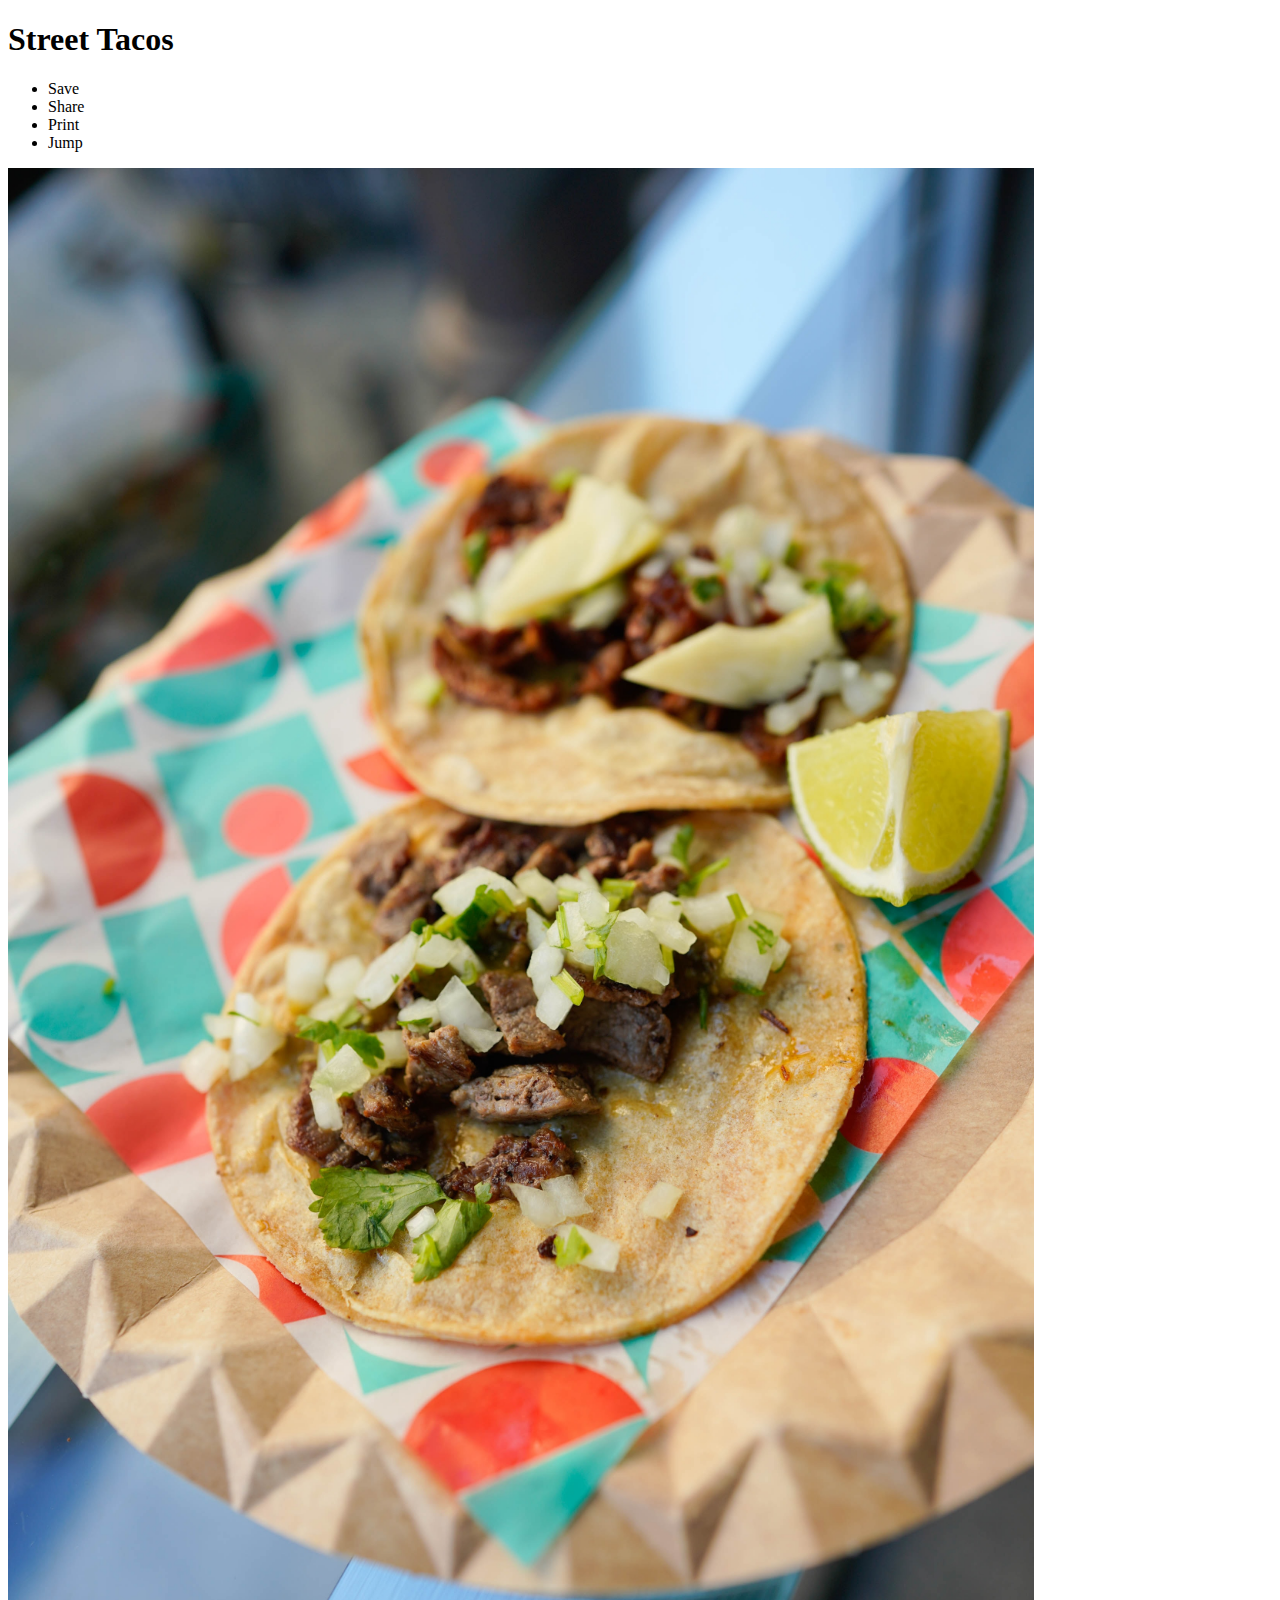
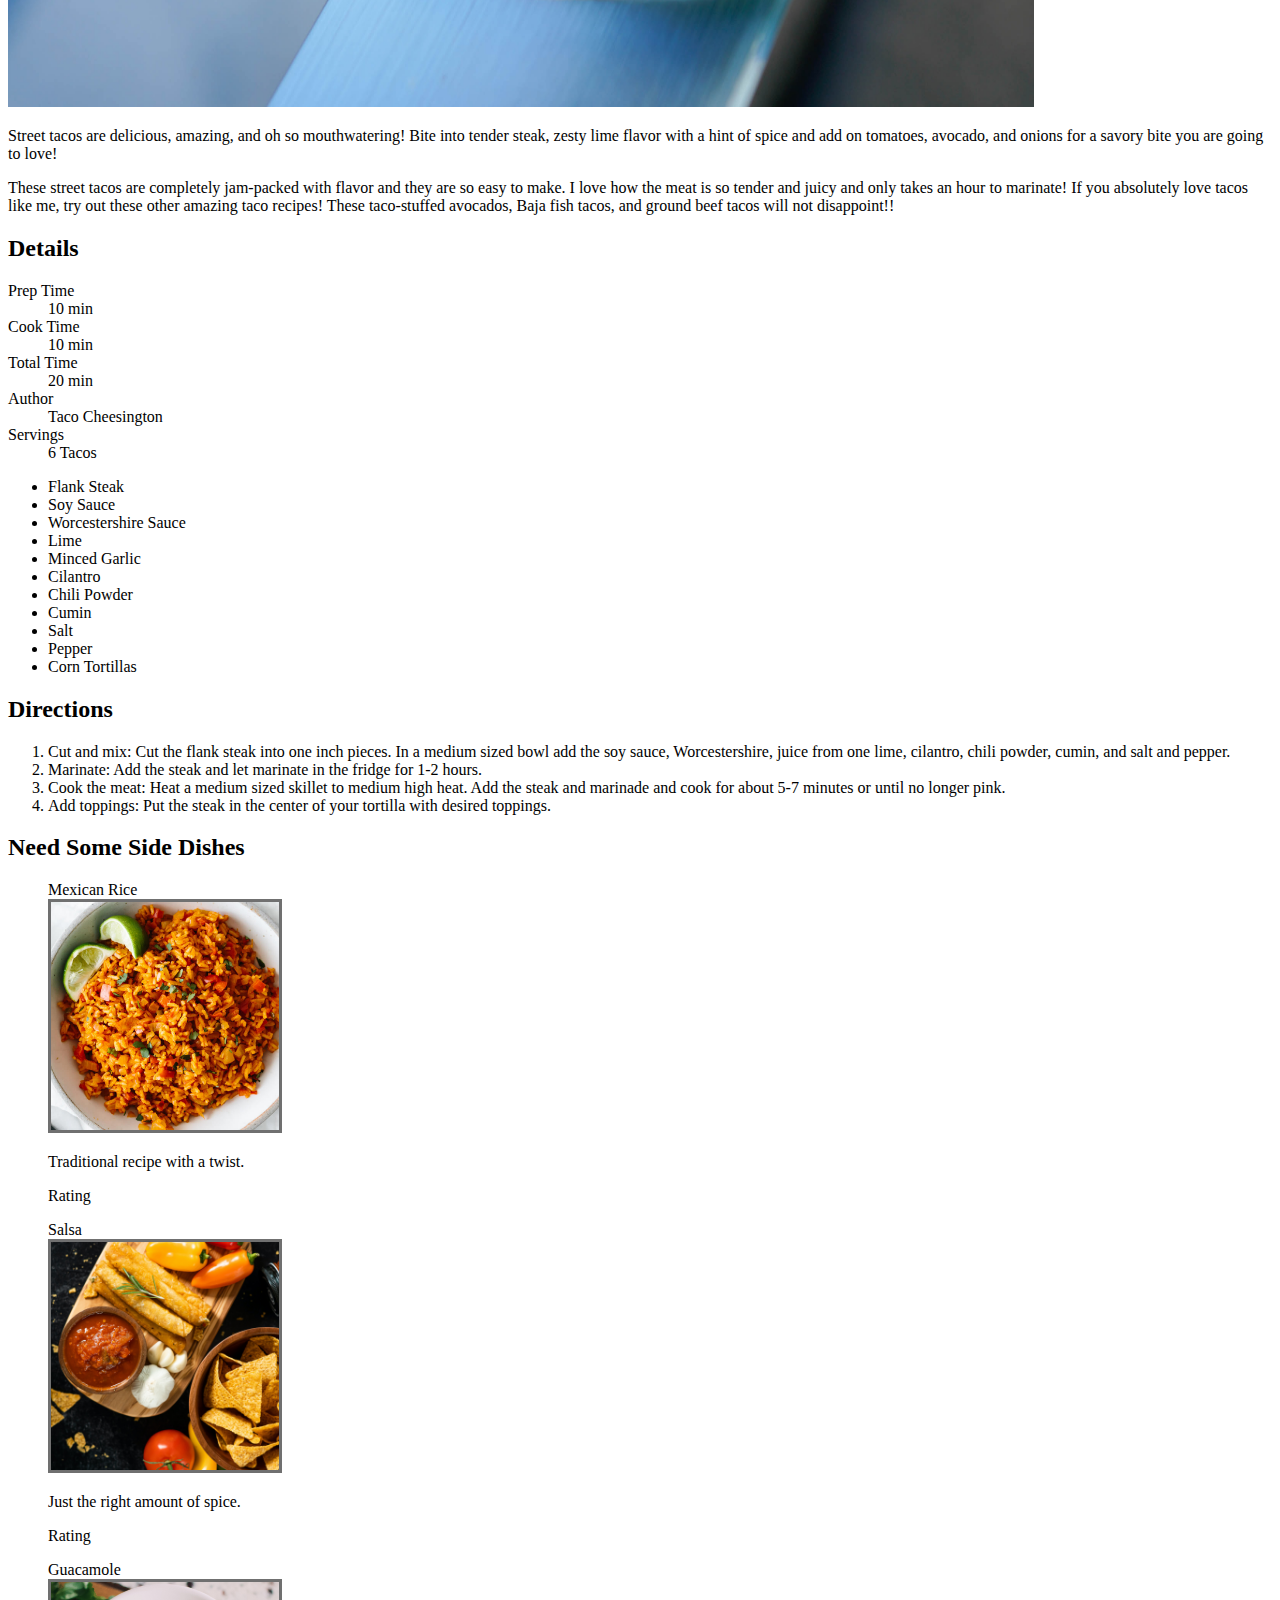
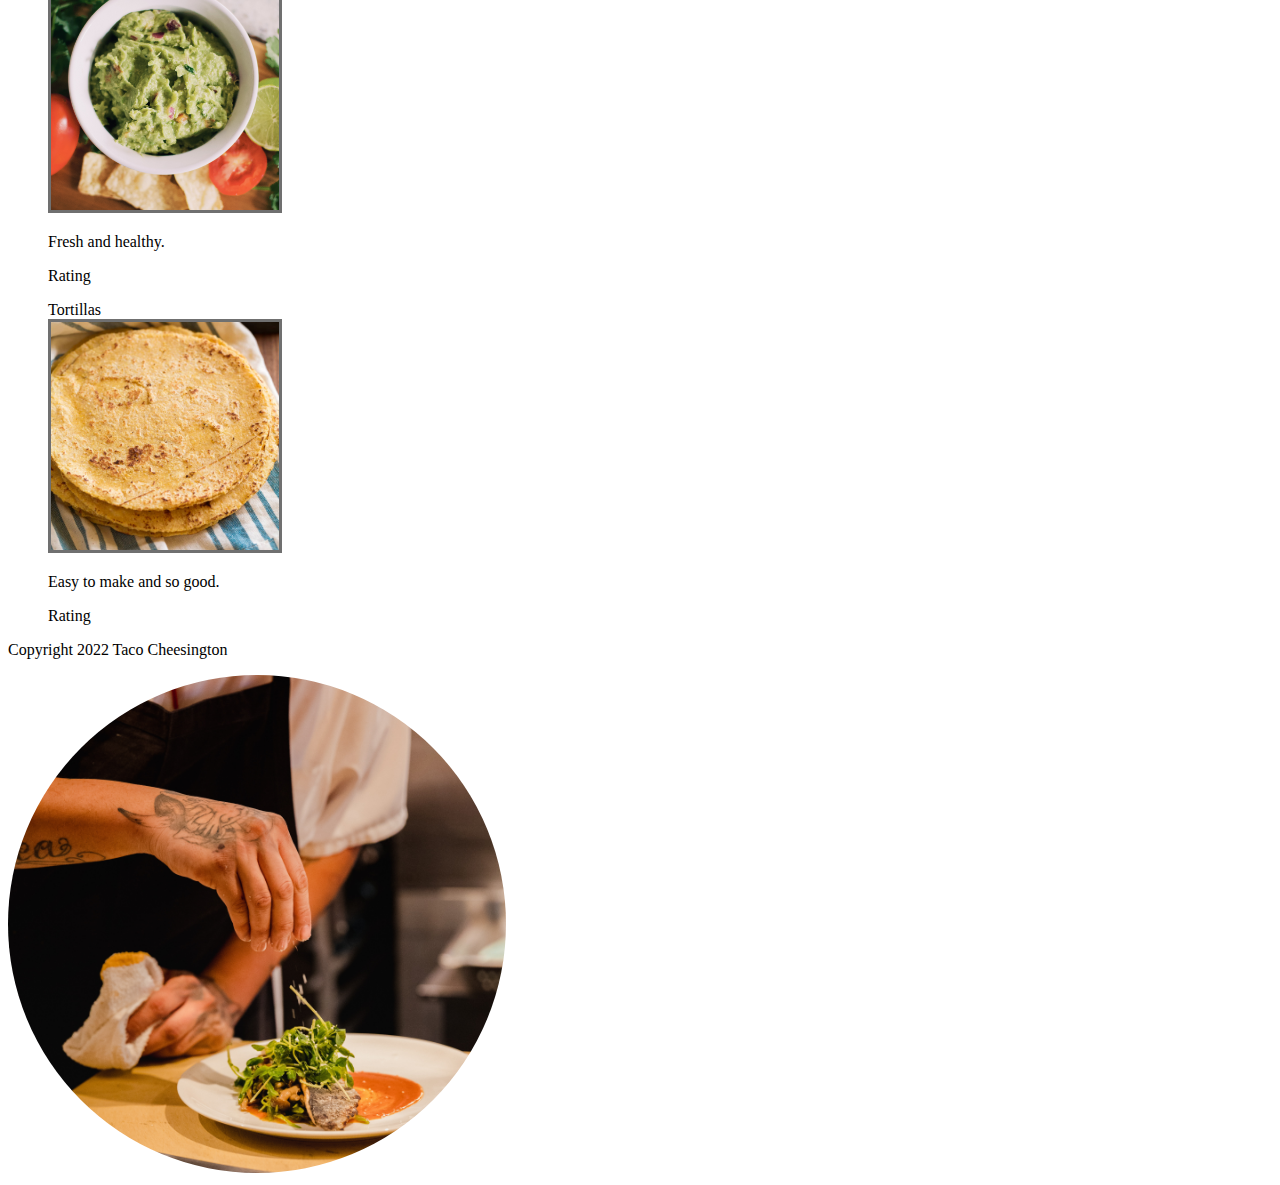
==== index.html @ 1c1b3824 "validated" ====
<!DOCTYPE html>
<html lang="en">
  <head>
    <meta charset="UTF-8" />
    <meta name="viewport" content="width=device-width, initial-scale=1.0" />
    <link rel="stylesheet" type="text/css" href="styles.css" />
    <title>Good Eats- Street Tacos</title>
  </head>
  <body>
    <header></header>
    <h1>Street Tacos</h1>
    <nav>
      <ul>
        <li>Save</li>
        <li>Share</li>
        <li>Print</li>
        <li>Jump</li>
      </ul>
    </nav>
    <main>
      <img src="images/street-tacos.png" alt="two street tacos being shown" />
      <section id="first">
        <p>
          Street tacos are delicious, amazing, and oh so mouthwatering! Bite
          into tender steak, zesty lime flavor with a hint of spice and add on
          tomatoes, avocado, and onions for a savory bite you are going to love!
        </p>
        <p>
          These street tacos are completely jam-packed with flavor and they are
          so easy to make. I love how the meat is so tender and juicy and only
          takes an hour to marinate! If you absolutely love tacos like me, try
          out these other amazing taco recipes! These taco-stuffed avocados,
          Baja fish tacos, and ground beef tacos will not disappoint!!
        </p>
      </section>
      <section id="details">
        <h2>Details</h2>
        <dl>
          <dt>Prep Time</dt>
          <dd>10 min</dd>
          <dt>Cook Time</dt>
          <dd>10 min</dd>
          <dt>Total Time</dt>
          <dd>20 min</dd>
          <dt>Author</dt>
          <dd>Taco Cheesington</dd>
          <dt>Servings</dt>
          <dd>6 Tacos</dd>
        </dl>
      </section>
      <section id="ingredients">
        <ul>
          <li>Flank Steak</li>
          <li>Soy Sauce</li>
          <li>Worcestershire Sauce</li>
          <li>Lime</li>
          <li>Minced Garlic</li>
          <li>Cilantro</li>
          <li>Chili Powder</li>
          <li>Cumin</li>
          <li>Salt</li>
          <li>Pepper</li>
          <li>Corn Tortillas</li>
        </ul>
      </section>
      <section id="directions">
        <h2>Directions</h2>
        <ol>
          <li>
            Cut and mix: Cut the flank steak into one inch pieces. In a medium
            sized bowl add the soy sauce, Worcestershire, juice from one lime,
            cilantro, chili powder, cumin, and salt and pepper.
          </li>
          <li>
            Marinate: Add the steak and let marinate in the fridge for 1-2
            hours.
          </li>
          <li>
            Cook the meat: Heat a medium sized skillet to medium high heat. Add
            the steak and marinade and cook for about 5-7 minutes or until no
            longer pink.
          </li>
          <li>
            Add toppings: Put the steak in the center of your tortilla with
            desired toppings.
          </li>
        </ol>
      </section>
      <section id="sDishes">
        <h2>Need Some Side Dishes</h2>
        <figure>
          <figcaption>Mexican Rice</figcaption>
          <img src="images/mexican-rice.png" alt="close up of mexican rice" />
          <p>Traditional recipe with a twist.</p>
          <dl>
            <dt>Rating</dt>
            <dd></dd>
          </dl>
        </figure>
        <figure>
          <figcaption>Salsa</figcaption>
          <img src="images/salsa.png" alt="salsa with chips combo" />
          <p>Just the right amount of spice.</p>
          <dl>
            <dt>Rating</dt>
            <dd></dd>
          </dl>
        </figure>
        <figure>
          <figcaption>Guacamole</figcaption>
          <img src="images/guacamole.png" alt="guacamole serving size" />
          <p>Fresh and healthy.</p>
          <dl>
            <dt>Rating</dt>
            <dd></dd>
          </dl>
        </figure>
        <figure>
          <figcaption>Tortillas</figcaption>
          <img src="images/tortillas.png" alt="stack of tortillas" />
          <p>Easy to make and so good.</p>
          <dl>
            <dt>Rating</dt>
            <dd></dd>
          </dl>
        </figure>
      </section>
    </main>
    <footer>
      <p>Copyright 2022 Taco Cheesington</p>
      <img src="images/taco-cheesington.png" alt="chef finishing dish" />
    </footer>
  </body>
</html>
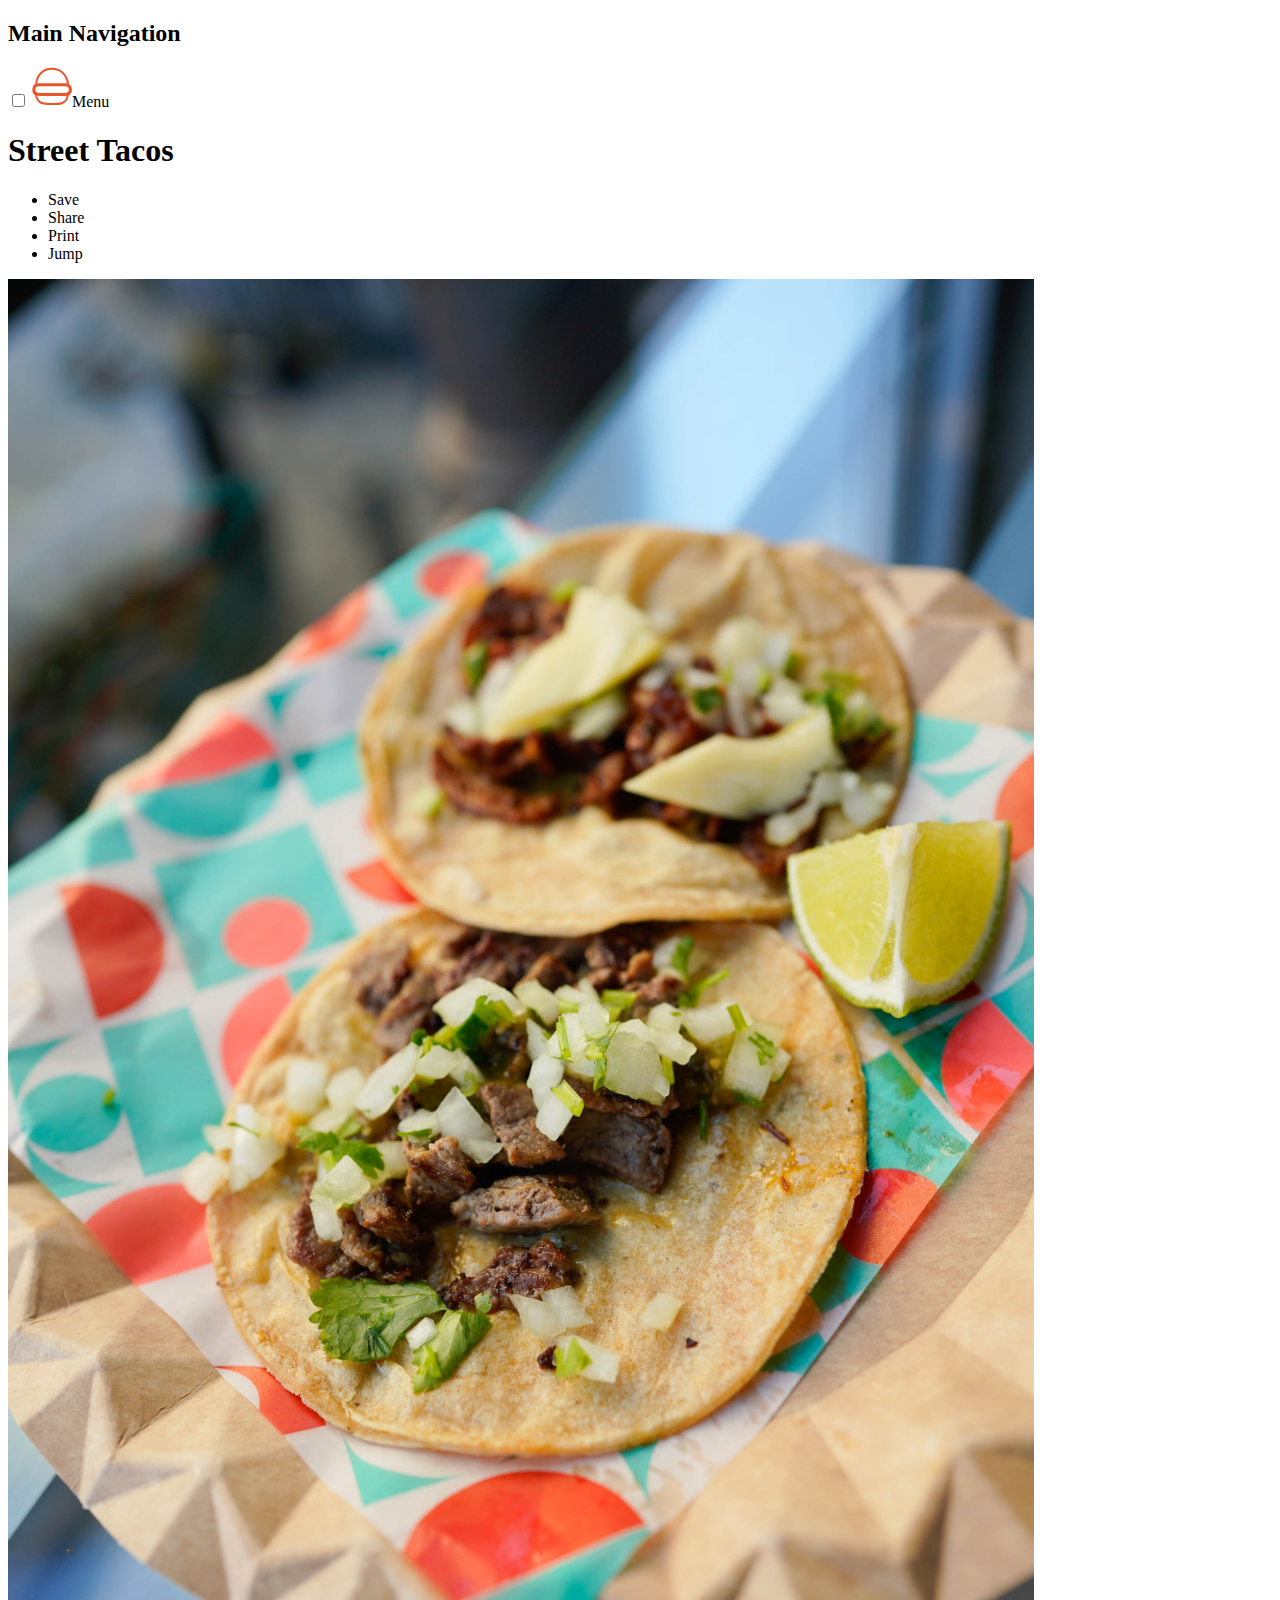
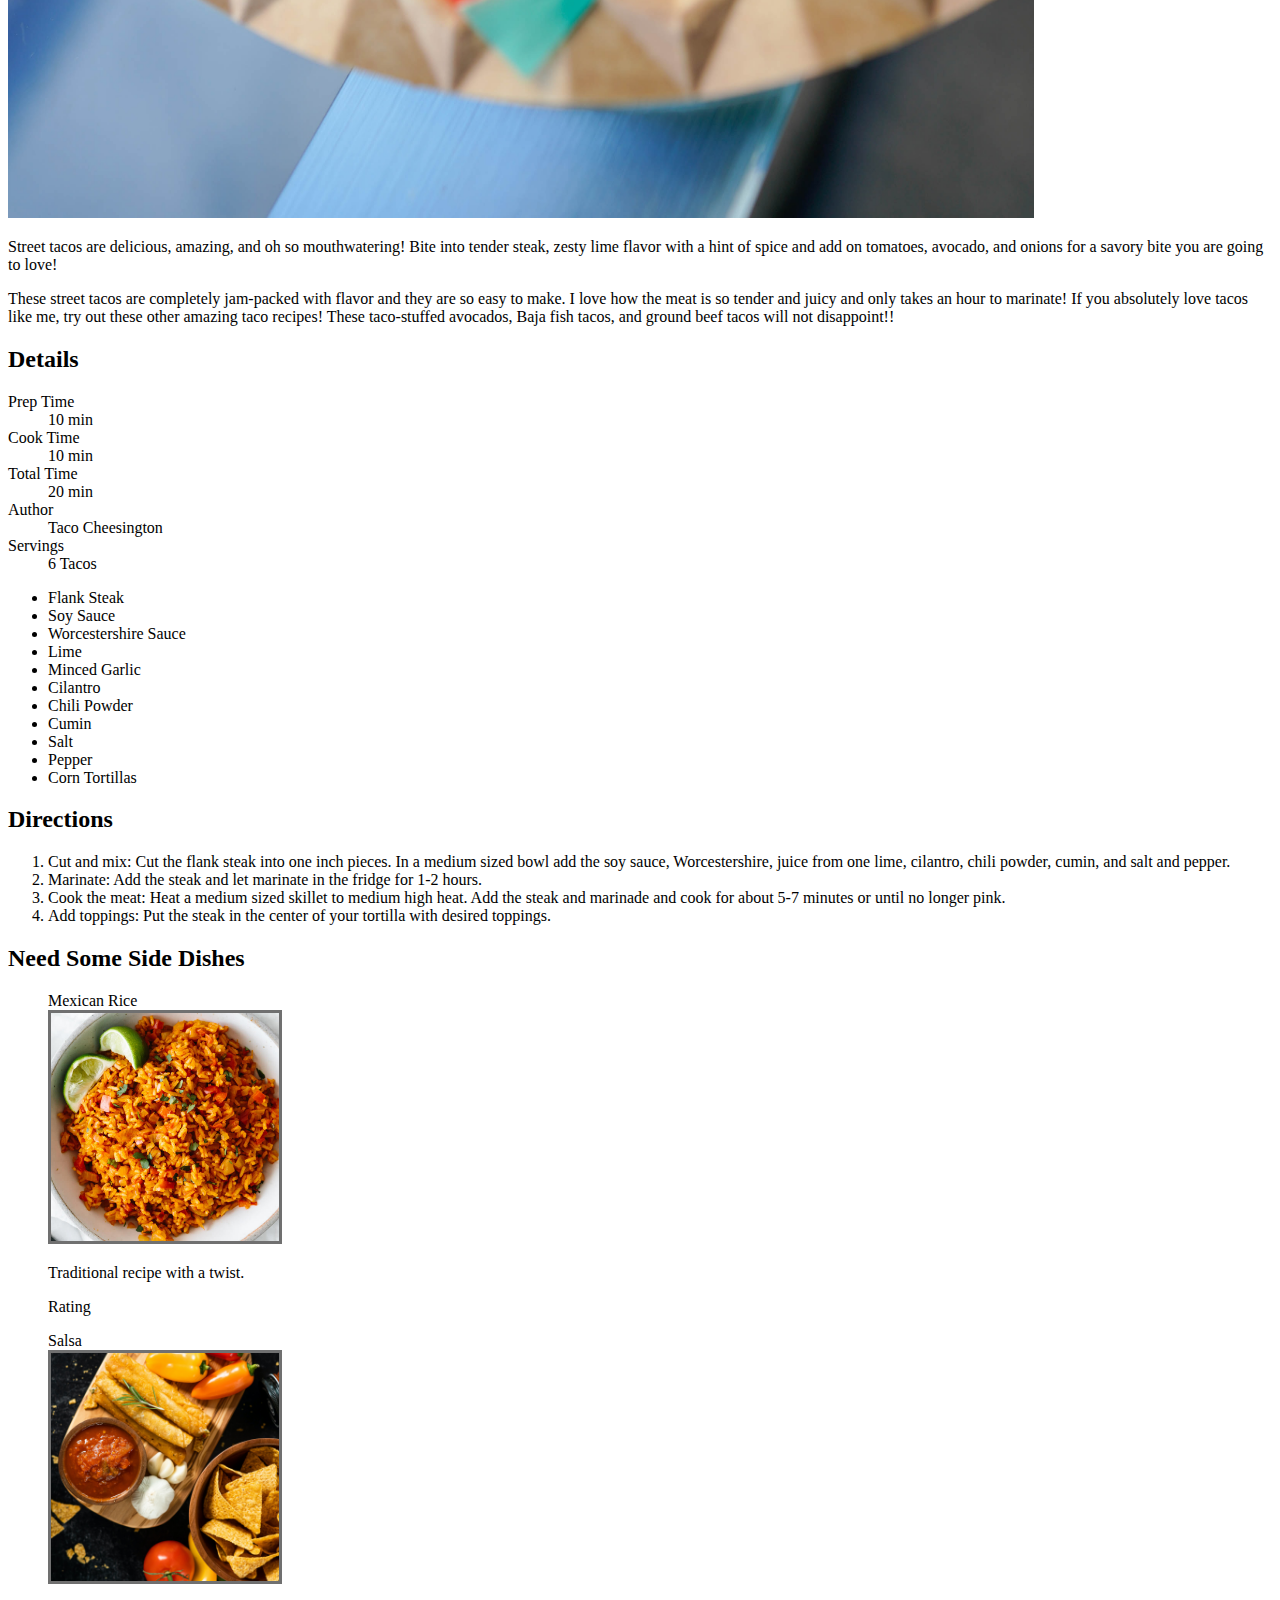
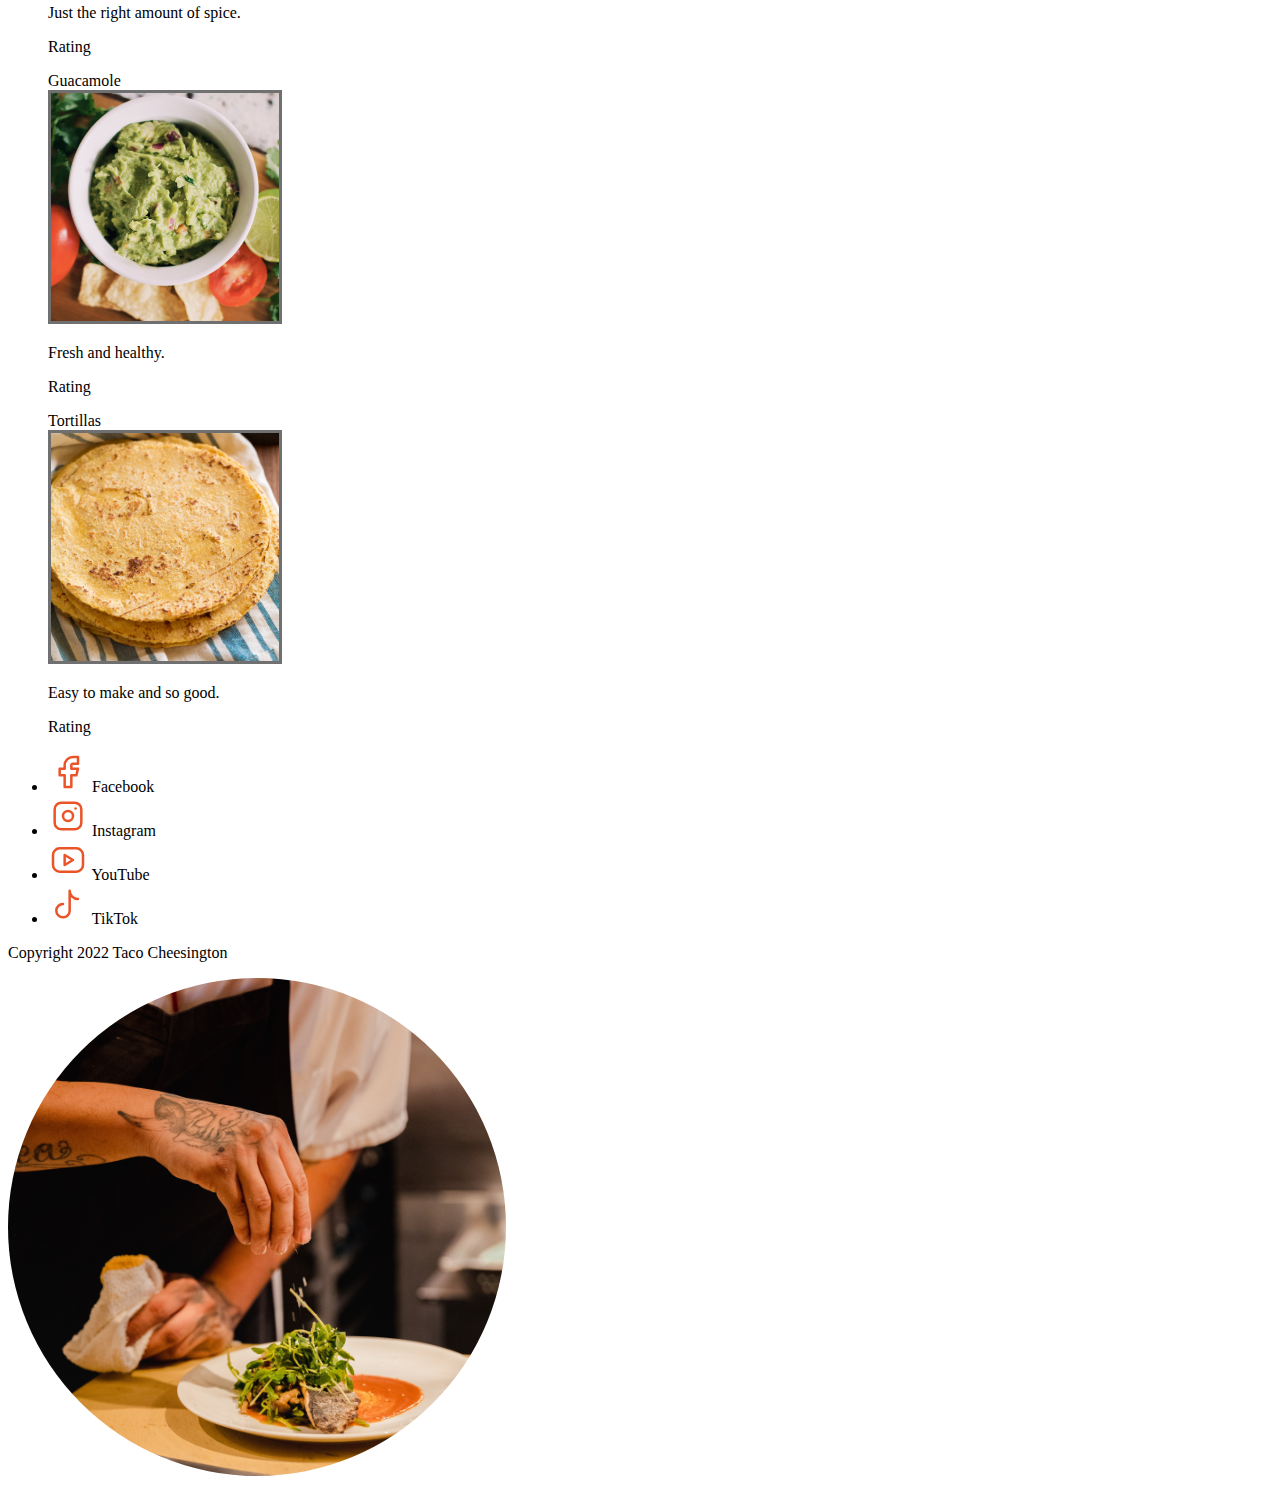
==== commit 91be2fe8: "footer links" ====
--- a/index.html
+++ b/index.html
@@ -7,7 +7,51 @@
     <title>Good Eats- Street Tacos</title>
   </head>
   <body>
-    <header></header>
+    <header>
+      <nav>
+        <h2>Main Navigation</h2>
+        <input type="checkbox" id="dropdown" />
+        <label for="dropdown"
+          ><span
+            ><svg
+              xmlns="http://www.w3.org/2000/svg"
+              width="40"
+              height="40"
+              style="enable-background: new 0 0 40 40"
+              xml:space="preserve"
+            >
+              <path
+                d="M36 17.6c.1 1.8.1 3.6.1 5.4.1 2.7 0 5.5-.9 8-.5 1.4-1.3 2.6-2.4 3.6-3.3 2.7-6 2.4-12.6 2.4-4.6 0-9.2.2-12.2-1.9-2.5-1.8-3.6-4.2-3.8-7.1-.2-3.6.1-7.2.1-10.8 0-2.6.6-5.1 1.9-7.4 2.5-4.5 7.3-7.5 12.4-8 .4-.1.9-.1 1.4-.1 5.2 0 10.1 2.6 13 6.8 1 1.5 1.8 3.1 2.3 4.9.4 1.3.6 2.7.7 4.2z"
+                style="
+                  fill: none;
+                  stroke: #eb5428;
+                  stroke-width: 2;
+                  stroke-miterlimit: 10;
+                "
+              />
+              <path
+                d="M36.1 22.6c0 .5-.1 1-.5 1.4-.5.7-1.4 1.2-2.6 1.3-2.8.2-5.8.1-8.6.1h-12c-1.3 0-2.6 0-3.8-.1-1.1 0-2.4 0-3.3-.6-.8-.6-1.2-1.4-1.2-2.2 0-.9.3-1.8 1.5-2.3.9-.4 2-.5 3.1-.5 1.4 0 2.8-.1 4.3-.1h14.5c1.2 0 2.3 0 3.5.1 1.7.1 3.3-.1 4.4 1 .3.6.7 1.3.7 1.9z"
+                style="
+                  fill: none;
+                  stroke: #fff;
+                  stroke-width: 2.0832;
+                  stroke-miterlimit: 10;
+                "
+              />
+              <path
+                d="M38.5 22.6c0 .9-.2 1.7-.5 2.5-.6 1.3-1.7 2.1-3 2.2-3.3.3-6.7.2-9.9.2H11.2c-1.5 0-3-.1-4.4-.1-1.3-.1-2.8 0-3.8-1-.9-1-1.3-2.5-1.3-3.8 0-1.6.3-3.1 1.7-4 1-.7 2.3-.8 3.5-.8 1.6-.1 3.3-.1 4.9-.1H28.5c1.3 0 2.7 0 4 .1 2 .1 3.8-.1 5.1 1.7.5.9.9 2 .9 3.1z"
+                style="
+                  fill: none;
+                  stroke: #eb5428;
+                  stroke-width: 2.9408;
+                  stroke-miterlimit: 10;
+                "
+              /></svg
+            >Menu</span
+          ></label
+        >
+      </nav>
+    </header>
     <h1>Street Tacos</h1>
     <nav>
       <ul>
@@ -127,6 +171,87 @@
       </section>
     </main>
     <footer>
+      <div id="social">
+        <ul>
+          <li>
+            <svg
+              xmlns="http://www.w3.org/2000/svg"
+              class="icon icon-tabler icon-tabler-brand-facebook"
+              width="40"
+              height="40"
+              viewBox="0 0 24 24"
+              stroke-width="1.5"
+              stroke="#EB5428"
+              fill="none"
+              stroke-linecap="round"
+              stroke-linejoin="round"
+            >
+              <path stroke="none" d="M0 0h24v24H0z" fill="none" />
+              <path
+                d="M7 10v4h3v7h4v-7h3l1 -4h-4v-2a1 1 0 0 1 1 -1h3v-4h-3a5 5 0 0 0 -5 5v2h-3"
+              />
+            </svg>
+            <a>Facebook</a>
+          </li>
+          <li>
+            <svg
+              xmlns="http://www.w3.org/2000/svg"
+              class="icon icon-tabler icon-tabler-brand-instagram"
+              width="40"
+              height="40"
+              viewBox="0 0 24 24"
+              stroke-width="1.5"
+              stroke="#EB5428"
+              fill="none"
+              stroke-linecap="round"
+              stroke-linejoin="round"
+            >
+              <path stroke="none" d="M0 0h24v24H0z" fill="none" />
+              <rect x="4" y="4" width="16" height="16" rx="4" />
+              <circle cx="12" cy="12" r="3" />
+              <line x1="16.5" y1="7.5" x2="16.5" y2="7.501" />
+            </svg>
+            <a>Instagram</a>
+          </li>
+          <li>
+            <svg
+              xmlns="http://www.w3.org/2000/svg"
+              class="icon icon-tabler icon-tabler-brand-youtube"
+              width="40"
+              height="40"
+              viewBox="0 0 24 24"
+              stroke-width="1.5"
+              stroke="#EB5428"
+              fill="none"
+              stroke-linecap="round"
+              stroke-linejoin="round"
+            >
+              <path stroke="none" d="M0 0h24v24H0z" fill="none" />
+              <rect x="3" y="5" width="18" height="14" rx="4" />
+              <path d="M10 9l5 3l-5 3z" />
+            </svg>
+            <a>YouTube</a>
+          </li>
+          <li>
+            <svg
+              xmlns="http://www.w3.org/2000/svg"
+              class="icon icon-tabler icon-tabler-brand-tiktok"
+              width="40"
+              height="40"
+              viewBox="0 0 24 24"
+              stroke-width="1.5"
+              stroke="#EB5428"
+              fill="none"
+              stroke-linecap="round"
+              stroke-linejoin="round"
+            >
+              <path stroke="none" d="M0 0h24v24H0z" fill="none" />
+              <path d="M9 12a4 4 0 1 0 4 4v-12a5 5 0 0 0 5 5" />
+            </svg>
+            <a>TikTok</a>
+          </li>
+        </ul>
+      </div>
       <p>Copyright 2022 Taco Cheesington</p>
       <img src="images/taco-cheesington.png" alt="chef finishing dish" />
     </footer>
--- a/styles.css
+++ b/styles.css
@@ -0,0 +1,62 @@
+/* nav {
+  grid-area: ;
+  min-width: 414px;
+  background-color: #ffffff;
+  box-shadow: 0px 3px 3px #bbb;
+  position: fixed;
+  top: 0;
+  z-index: 5;
+}
+nav ul {
+  grid-area: ;
+  padding: 0;
+  overflow: hidden;
+  list-style: none;
+  max-height: 0;
+}
+nav li img {
+  display: none;
+}
+nav li a {
+  display: block;
+  padding: 20px;
+  text-decoration: none;
+}
+nav label {
+  cursor: pointer;
+  display: inline-block;
+  position: relative;
+  user-select: none;
+  bottom: ____;
+  left: _____;
+}
+label span {
+  background-color: #ffffff;
+  display: block;
+  height: 2px;
+  position: relative;
+  transition: background-color 0.2s ease-out;
+  width: 18px;
+}
+nav span {
+  display: _____;
+  position: ______;
+}
+nav label svg {
+  display: _____;
+}
+label span:before,
+label span:after {
+  background: #ffffff;
+  content: "";
+  display: block;
+  height: 100%;
+  position: absolute;
+  width: 100%;
+}
+nav input {
+  display: none;
+}
+nav input:checked ~ ul {
+  max-height: 550px;
+} */
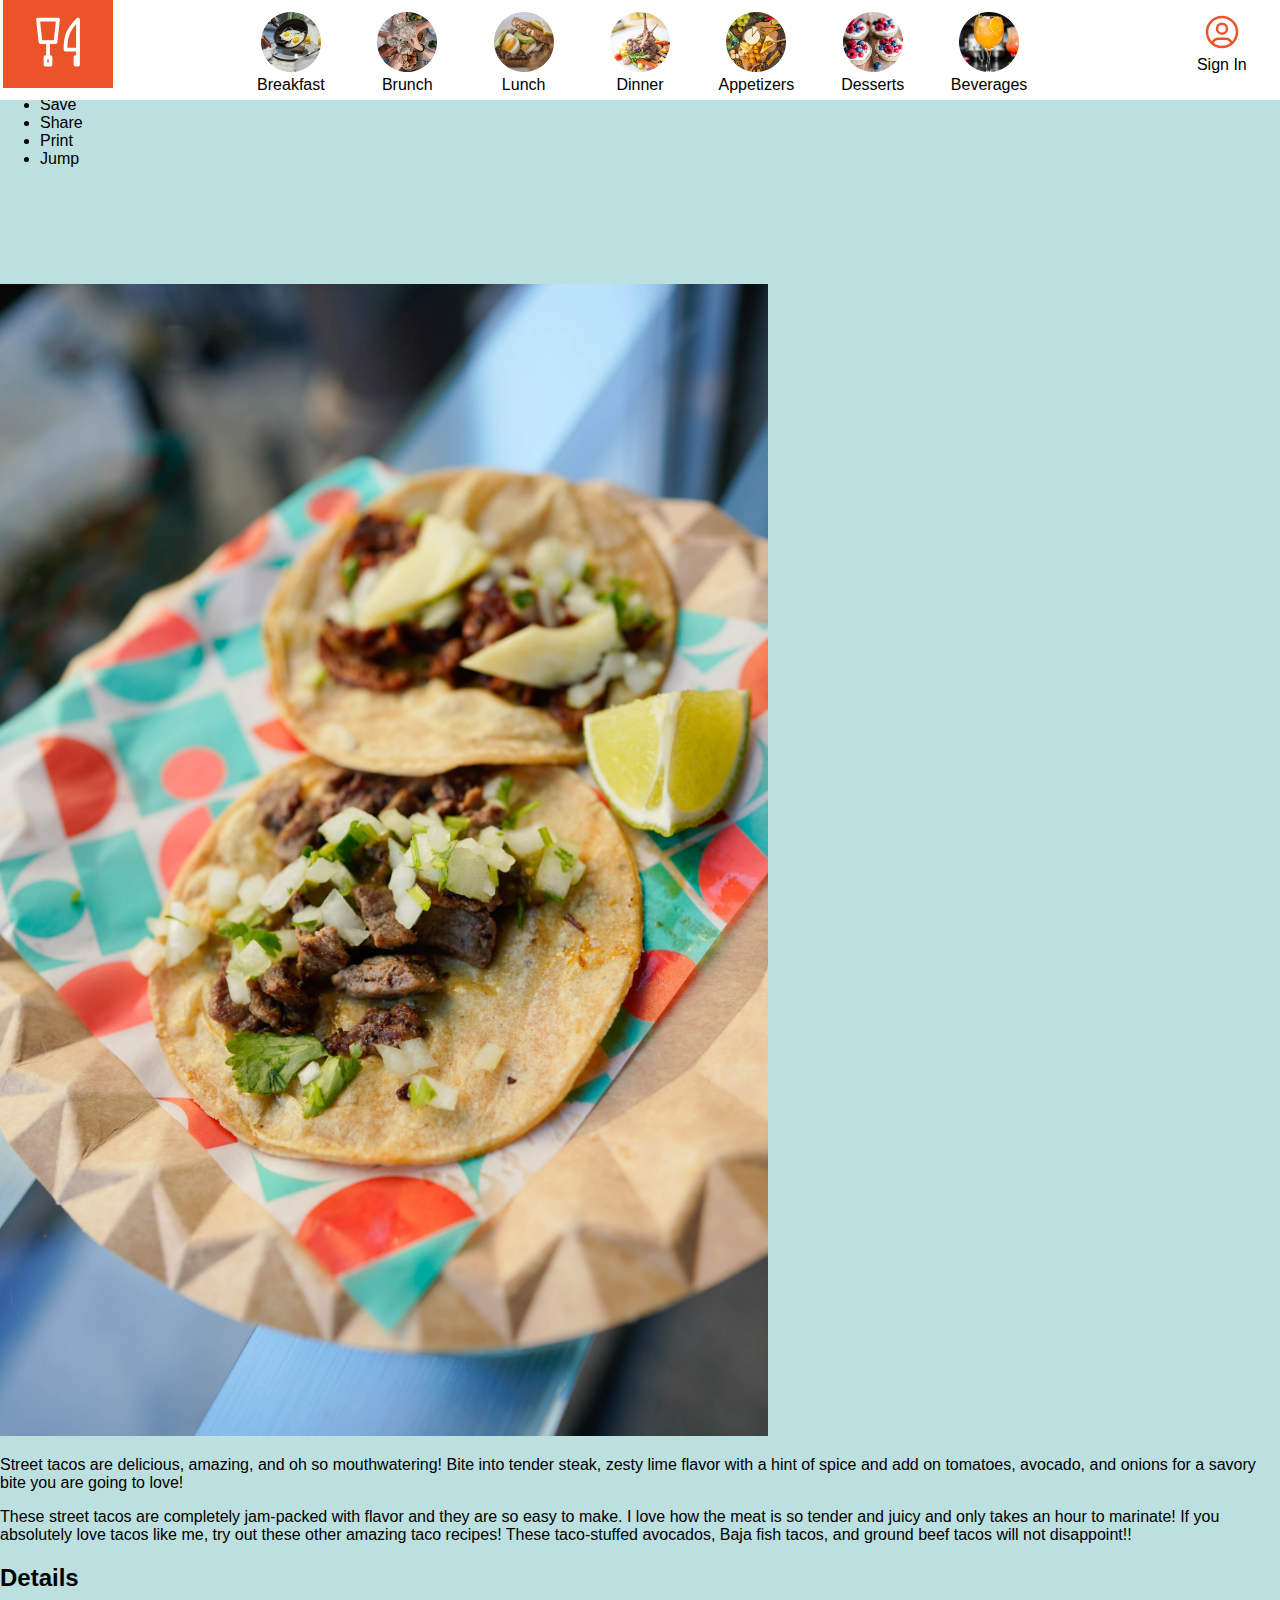
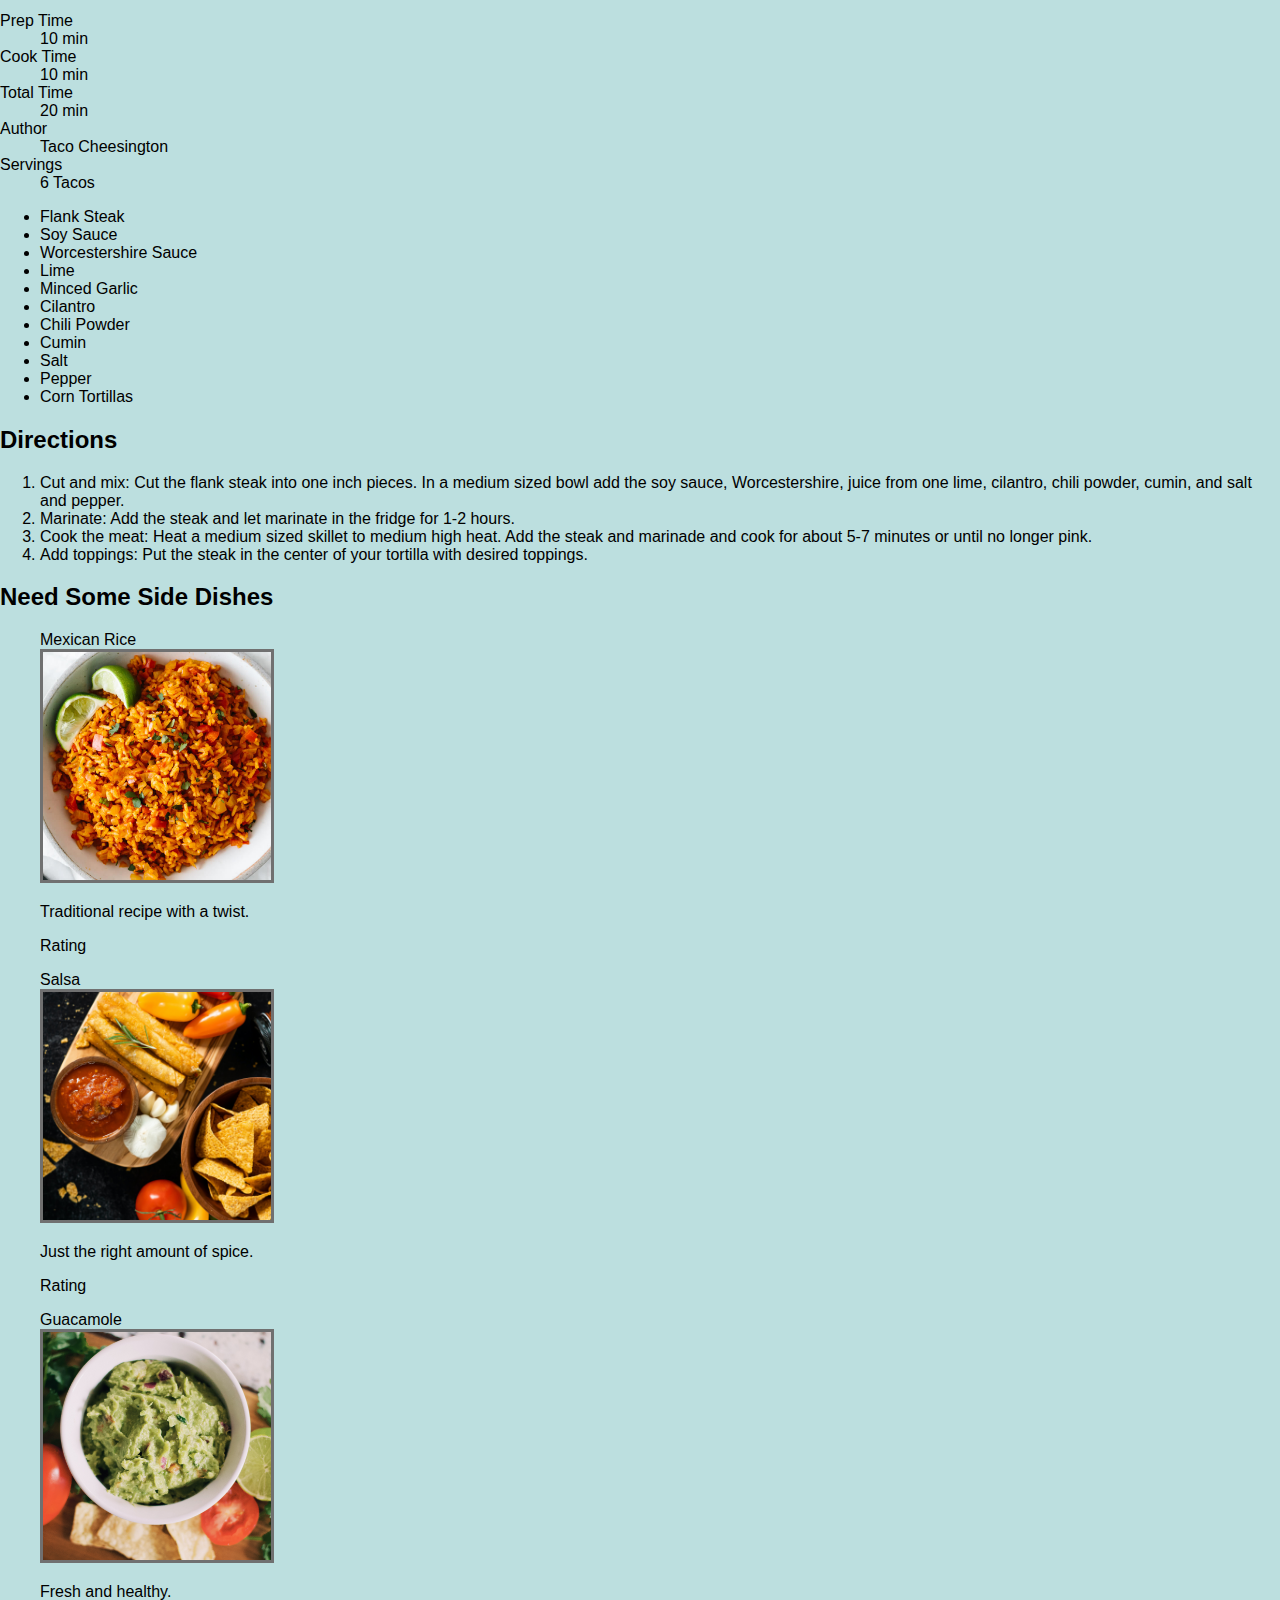
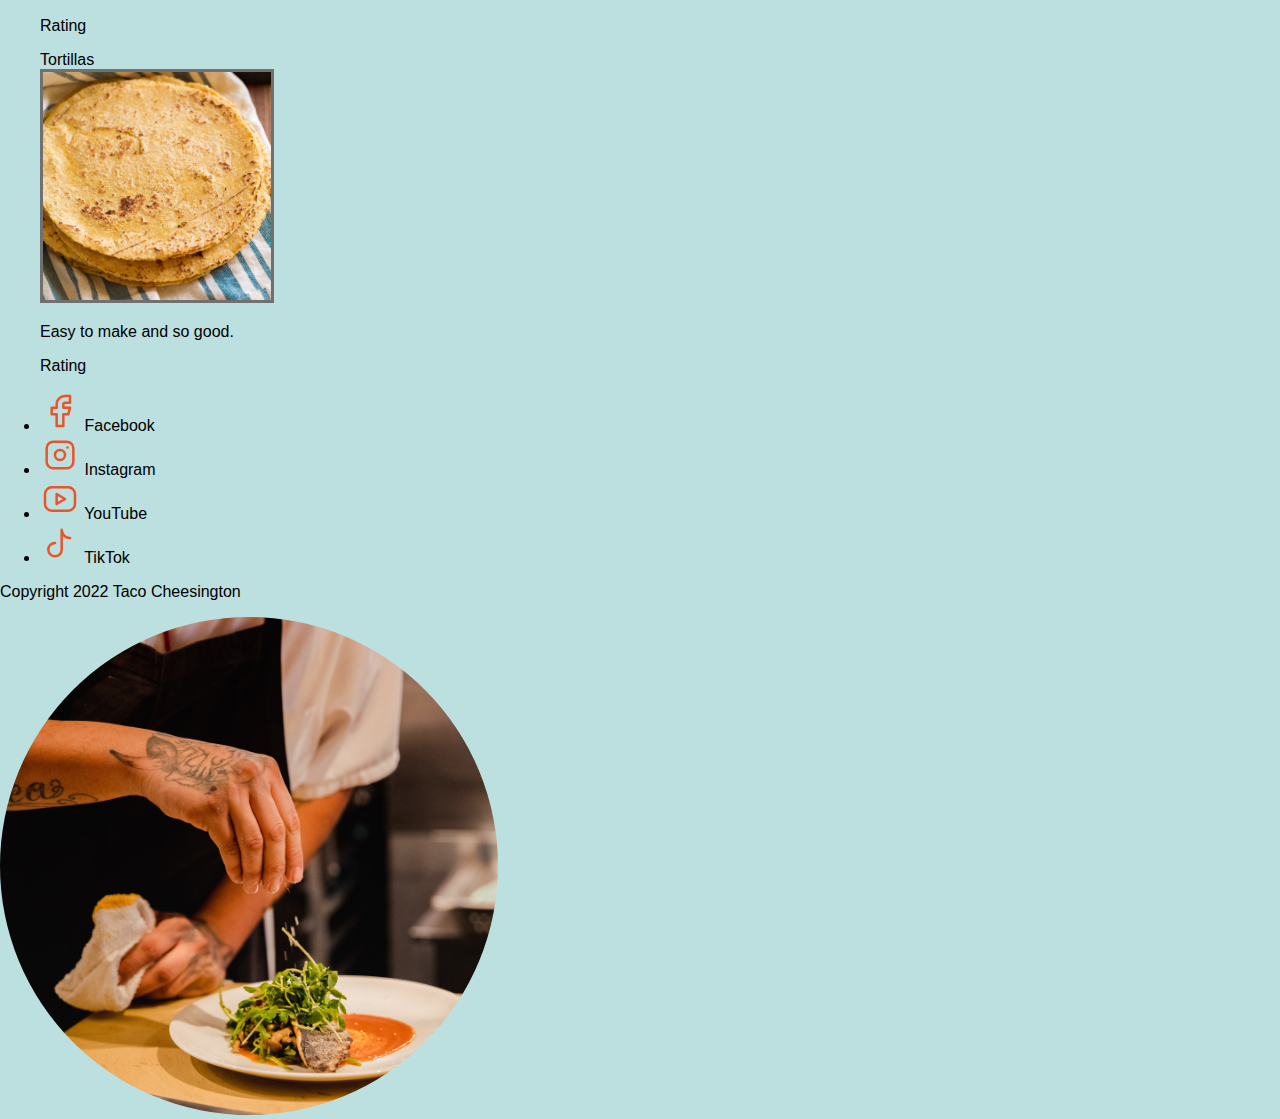
==== commit 37df6516: "responsive top nav" ====
--- a/index.html
+++ b/index.html
@@ -9,11 +9,11 @@
   <body>
     <header>
       <nav>
-        <h2>Main Navigation</h2>
         <input type="checkbox" id="dropdown" />
-        <label for="dropdown"
-          ><span
-            ><svg
+        <label id="burger" for="dropdown"></label>
+        <ul>
+          <li>
+            <svg
               xmlns="http://www.w3.org/2000/svg"
               width="40"
               height="40"
@@ -46,20 +46,93 @@
                   stroke-width: 2.9408;
                   stroke-miterlimit: 10;
                 "
-              /></svg
-            >Menu</span
-          ></label
-        >
+              />
+            </svg>
+            <br /><a>Menu</a>
+          </li>
+          <li>
+            <svg
+              xmlns="http://www.w3.org/2000/svg"
+              class="icon icon-tabler icon-tabler-tools-kitchen"
+              width="60"
+              height="60"
+              viewBox="0 0 24 24"
+              stroke-width="1.5"
+              stroke="#ffffff"
+              fill="none"
+              stroke-linecap="round"
+              stroke-linejoin="round"
+            >
+              <path stroke="none" d="M0 0h24v24H0z" fill="none" />
+              <path d="M4 3h8l-1 9h-6z" />
+              <path d="M7 18h2v3h-2z" />
+              <path d="M20 3v12h-5c-.023 -3.681 .184 -7.406 5 -12z" />
+              <path d="M20 15v6h-1v-3" />
+              <line x1="8" y1="12" x2="8" y2="18" />
+            </svg>
+          </li>
+          <li>
+            <img src="images/breakfast.png" alt="breakfast eggs" /><br /><a
+              >Breakfast</a
+            >
+          </li>
+          <li>
+            <img src="images/brunch.png" alt="brunch menu" /><br /><a>Brunch</a>
+          </li>
+          <li>
+            <img src="images/lunch.png" alt="lunch dish" /><br /><a>Lunch</a>
+          </li>
+          <li>
+            <img src="images/dinner.png" alt="dinner dish" /><br /><a>Dinner</a>
+          </li>
+          <li>
+            <img src="images/appetizers.png" alt="starters" /><br /><a
+              >Appetizers</a
+            >
+          </li>
+          <li>
+            <img src="images/desserts.png" alt="desserts" /><br /><a
+              >Desserts</a
+            >
+          </li>
+          <li>
+            <img src="images/beverages.png" alt="glass of wine" /><br /><a
+              >Beverages</a
+            >
+          </li>
+          <li>
+            <svg
+              xmlns="http://www.w3.org/2000/svg"
+              class="icon icon-tabler icon-tabler-user-circle"
+              width="40"
+              height="40"
+              viewBox="0 0 24 24"
+              stroke-width="1.5"
+              stroke="#EB5428"
+              fill="none"
+              stroke-linecap="round"
+              stroke-linejoin="round"
+            >
+              <path stroke="none" d="M0 0h24v24H0z" fill="none" />
+              <circle cx="12" cy="12" r="9" />
+              <circle cx="12" cy="10" r="3" />
+              <path
+                d="M6.168 18.849a4 4 0 0 1 3.832 -2.849h4a4 4 0 0 1 3.834 2.855"
+              />
+            </svg>
+            <br /><a>Sign In</a>
+          </li>
+        </ul>
       </nav>
     </header>
     <h1>Street Tacos</h1>
     <nav>
-      <ul>
+      <menu>
         <li>Save</li>
         <li>Share</li>
         <li>Print</li>
         <li>Jump</li>
-      </ul>
+      </menu>
     </nav>
     <main>
       <img src="images/street-tacos.png" alt="two street tacos being shown" />
--- a/styles.css
+++ b/styles.css
@@ -1,62 +1,167 @@
-/* nav {
-  grid-area: ;
-  min-width: 414px;
-  background-color: #ffffff;
-  box-shadow: 0px 3px 3px #bbb;
-  position: fixed;
+html {
+  background-color: rgba(122, 191, 191, 0.5);
+}
+
+body {
+  margin: 0 auto;
+  width: 414px;
+  font-family: Verdana, Geneva, Tahoma, sans-serif;
+}
+
+header {
+  margin: 0;
+  display: grid;
+  grid-template-rows: 60px 40px 1fr;
+}
+
+header {
+  position: absolute;
   top: 0;
-  z-index: 5;
 }
+
+nav {
+  display: grid;
+  grid-template-rows: 1fr 1fr;
+}
+
 nav ul {
-  grid-area: ;
+  grid-row: 1;
+  list-style: none;
+  background-color: white;
+  overflow: hidden;
+  height: 90px;
+  display: grid;
+  grid-template-columns: 1fr 1fr 1fr 1fr 1fr 1fr 1fr;
+  grid-template-rows: 80px 60px;
   padding: 0;
-  overflow: hidden;
-  list-style: none;
-  max-height: 0;
+  margin: 0;
+  top: 0;
+  width: 480px;
+  justify-items: center;
+  z-index: 1;
 }
-nav li img {
-  display: none;
+
+nav #dropdown {
+  visibility: hidden;
+  position: absolute;
+  left: 0;
+  top: 0;
 }
-nav li a {
-  display: block;
-  padding: 20px;
-  text-decoration: none;
+
+#burger {
+  cursor: pointer;
+  user-select: none;
 }
-nav label {
-  cursor: pointer;
-  display: inline-block;
-  position: relative;
-  user-select: none;
-  bottom: ____;
-  left: _____;
+
+nav #dropdown:checked ~ nav ul {
+  height: 170px;
 }
-label span {
-  background-color: #ffffff;
-  display: block;
-  height: 2px;
-  position: relative;
-  transition: background-color 0.2s ease-out;
-  width: 18px;
+
+nav ul img {
+  width: 40px;
 }
-nav span {
-  display: _____;
-  position: ______;
+
+nav ul a {
+  font-size: 16px;
 }
-nav label svg {
-  display: _____;
+
+nav ul li {
+  text-align: center;
+  padding: 12px 0;
+  height: fit-content;
+  width: fit-content;
+  transition: all 0.5s;
 }
-label span:before,
-label span:after {
-  background: #ffffff;
-  content: "";
-  display: block;
-  height: 100%;
-  position: absolute;
-  width: 100%;
+
+nav ul li:first-child {
+  grid-column-start: 1;
+  grid-column-end: 3;
 }
-nav input {
-  display: none;
+
+nav ul li:first-child + li {
+  grid-column-start: 3;
+  grid-column-end: 6;
+  background-color: #eb5428;
+  width: 200px;
 }
-nav input:checked ~ ul {
-  max-height: 550px;
-} */
+
+nav ul li:last-child {
+  grid-column-start: 6;
+  grid-column-end: 8;
+  grid-row-start: 1;
+  grid-row-end: 2;
+}
+
+@media screen and (min-width: 768px) {
+  body,
+  nav ul,
+  menu,
+  [src*="street-tacos"] {
+    width: 768px;
+  }
+
+  nav ul {
+    height: 200px;
+  }
+
+  nav ul li:first-child {
+    grid-column-start: 2;
+    grid-column-end: 7;
+    visibility: hidden;
+  }
+
+  nav ul li:first-child + li {
+    grid-row: 1;
+    grid-column-start: 1;
+    grid-column-end: 2;
+    background-color: #eb5428;
+    width: 110px;
+  }
+
+  nav ul li:last-child {
+    grid-column-start: 7;
+    grid-column-end: 8;
+    grid-row-start: 1;
+    grid-row-end: 2;
+    width: 68px;
+  }
+
+  nav ul img {
+    width: 60px;
+  }
+}
+
+@media screen and (min-width: 1280px) {
+  body,
+  nav ul {
+    width: 1280px;
+  }
+
+  nav {
+    grid-template-rows: 1fr 100px;
+  }
+
+  nav ul {
+    height: 100px;
+    grid-template-columns: 1fr 1fr 1fr 1fr 1fr 1fr 1fr 1fr 1fr 1fr 1fr;
+    grid-template-rows: 1fr;
+  }
+
+  nav ul li:first-child {
+    grid-column: 2;
+    visibility: hidden;
+  }
+
+  nav ul li:first-child + li {
+    grid-row: 1;
+    grid-column: 1;
+    background-color: #eb5428;
+    width: 110px;
+  }
+
+  nav ul li:last-child {
+    grid-column: 11;
+    grid-row: 1;
+    width: 68px;
+  }
+}
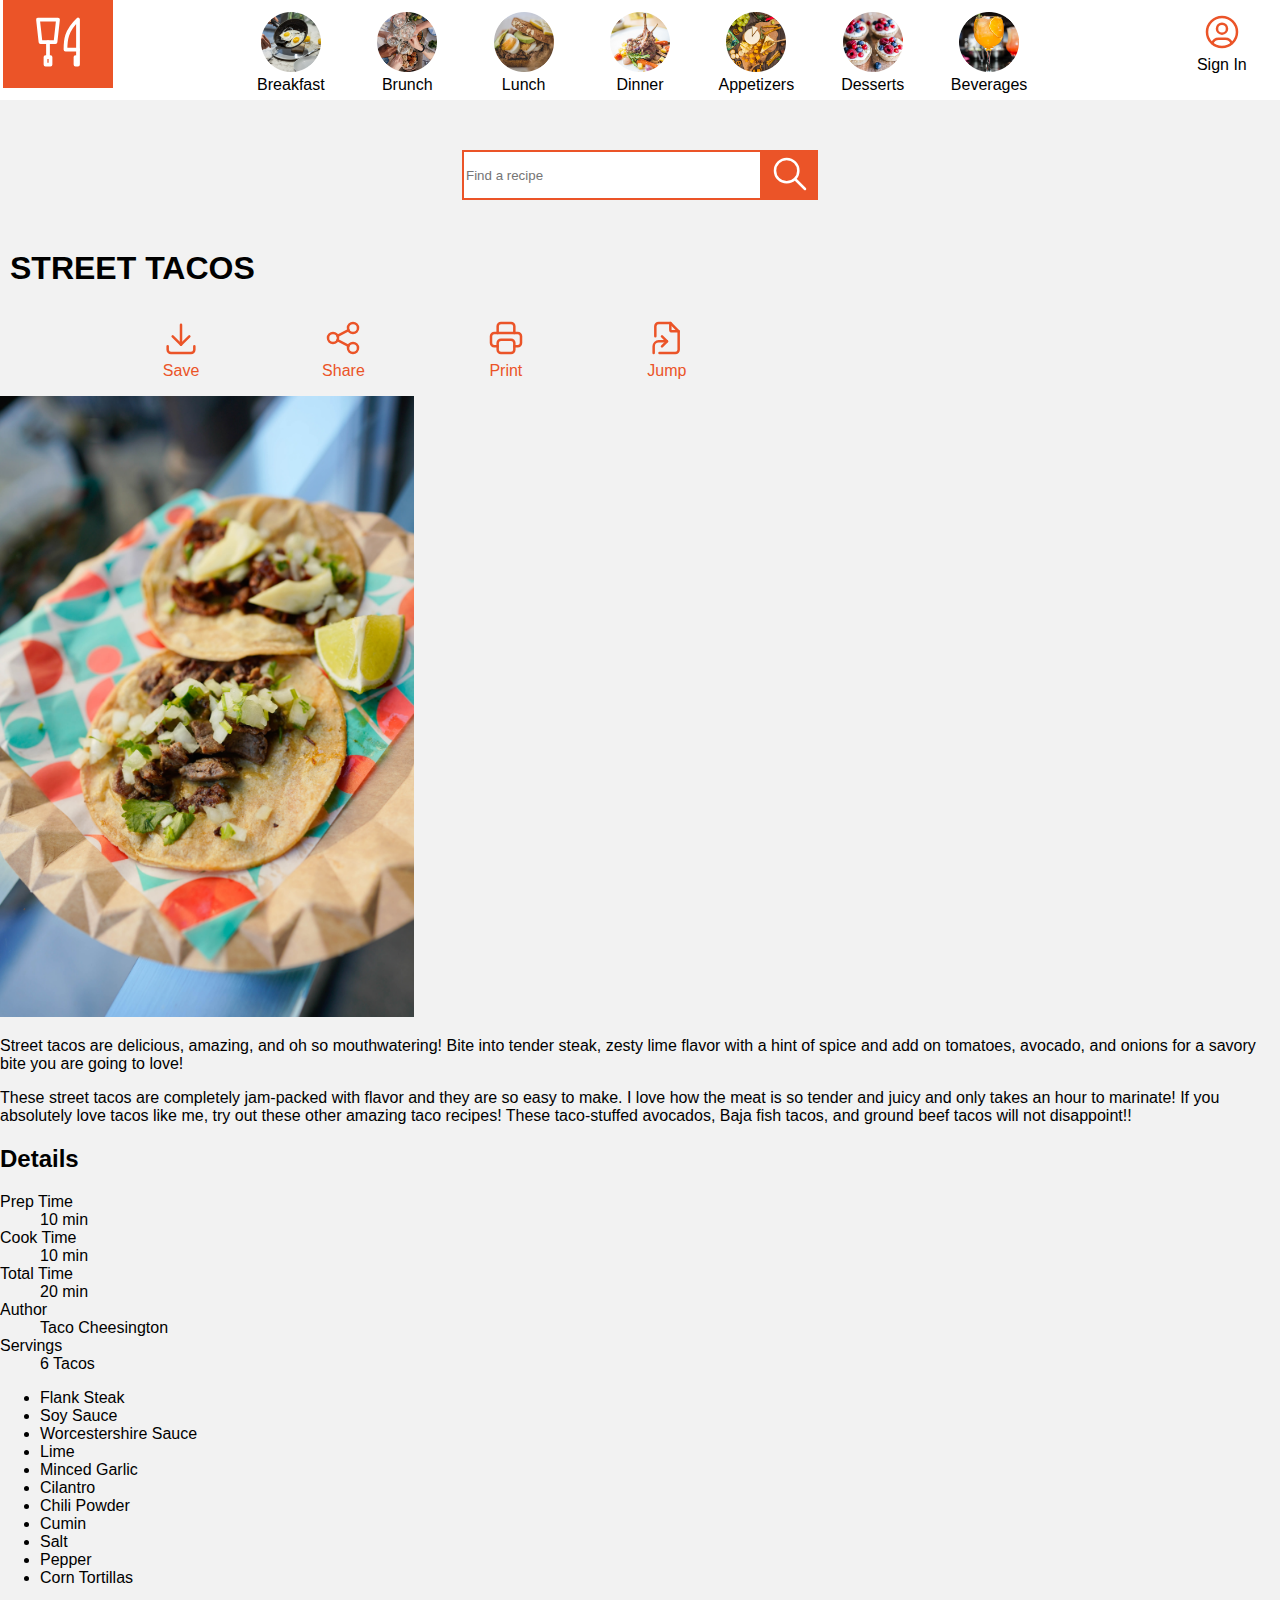
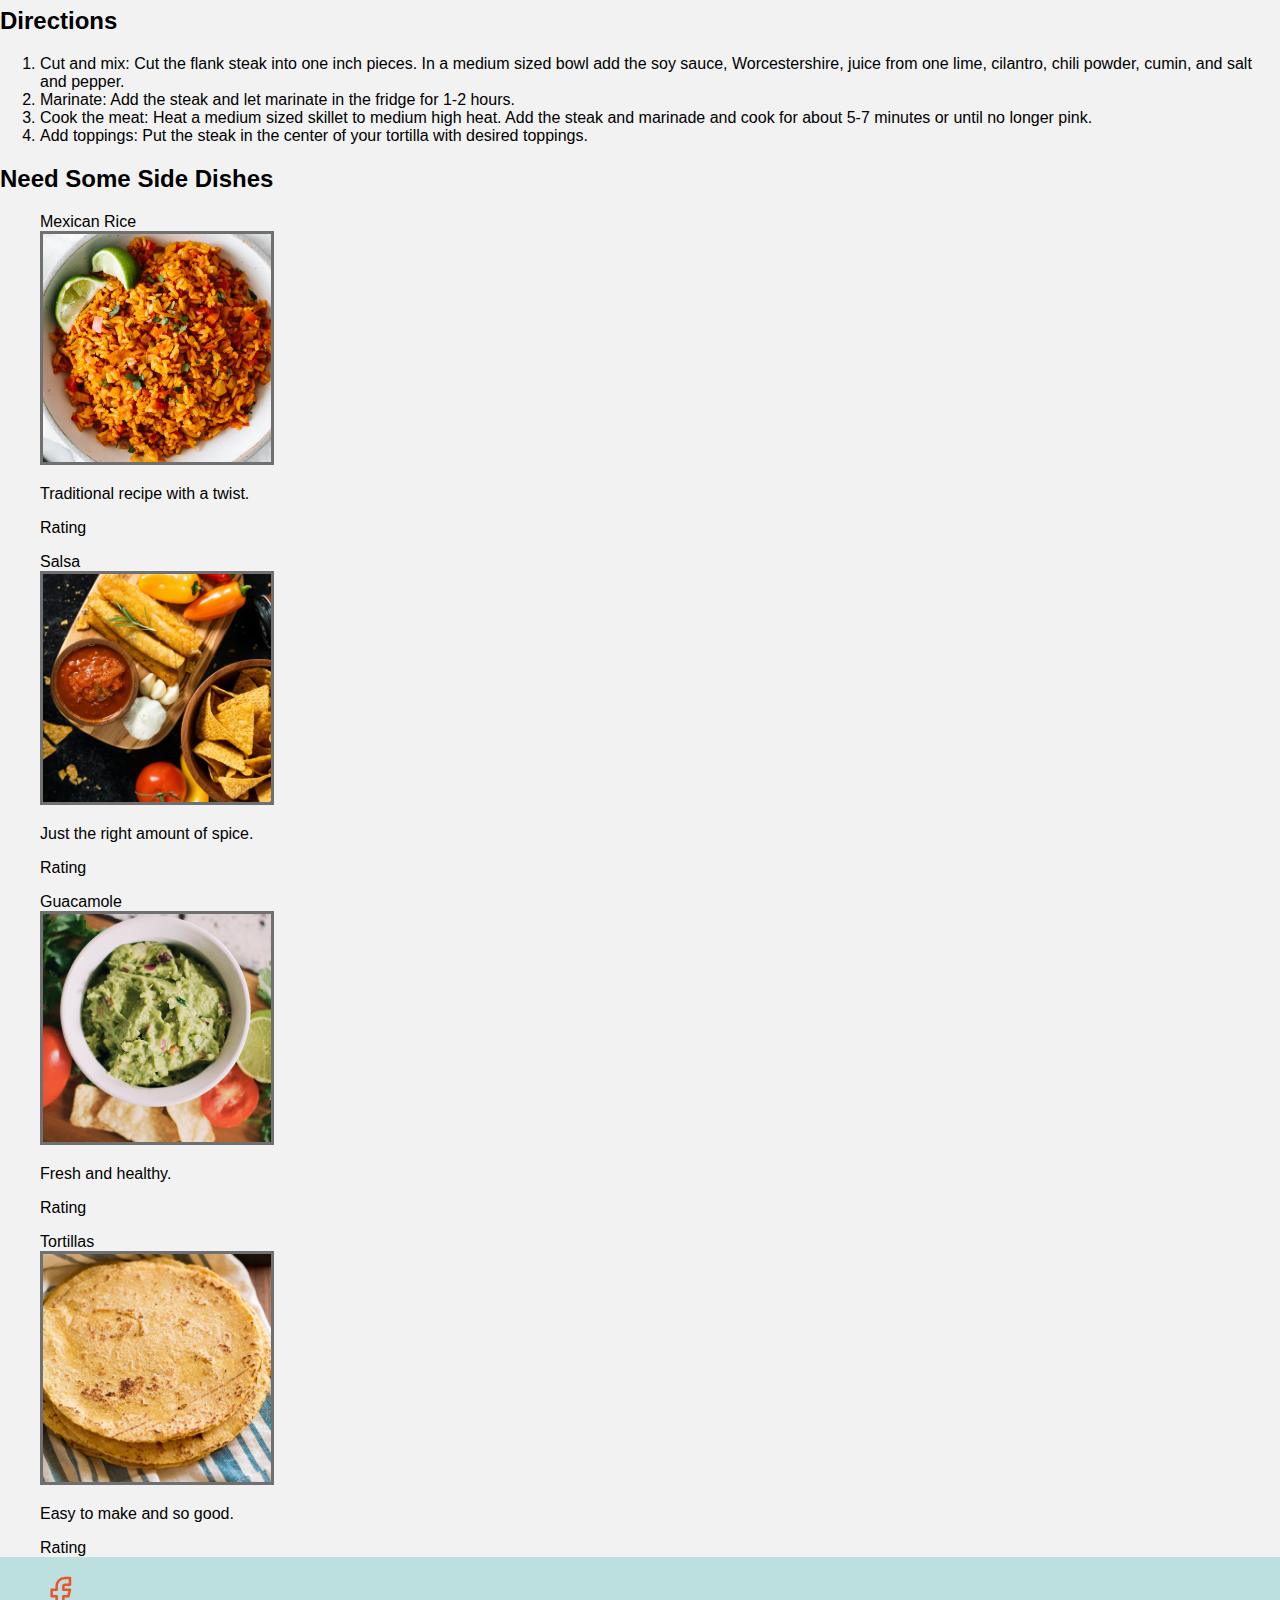
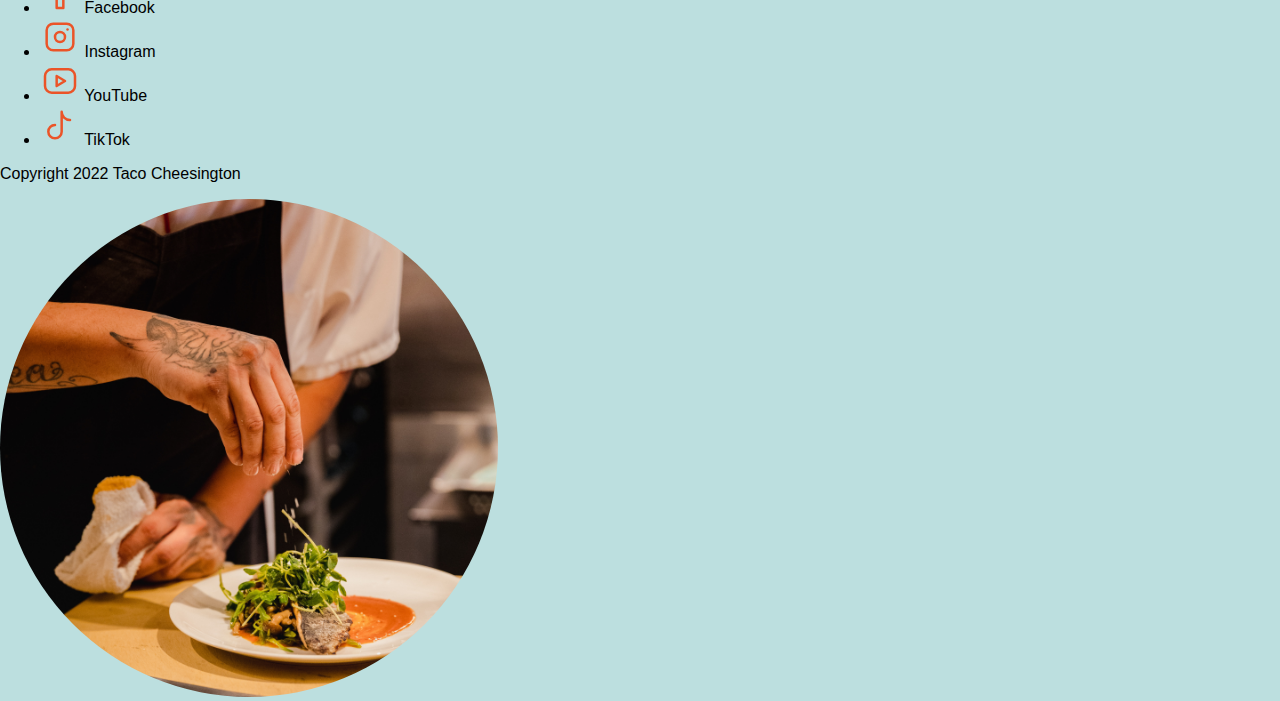
==== commit 59d597c5: "style menu and header" ====
--- a/index.html
+++ b/index.html
@@ -123,19 +123,121 @@
             <br /><a>Sign In</a>
           </li>
         </ul>
+        <div id="searchInput">
+          <input type="search" placeholder="Find a recipe" />
+          <button>
+            <svg
+              xmlns="http://www.w3.org/2000/svg"
+              class="icon icon-tabler icon-tabler-search"
+              width="40"
+              height="40"
+              viewBox="0 0 24 24"
+              stroke-width="1.5"
+              stroke="#FFFFFF"
+              fill="none"
+              stroke-linecap="round"
+              stroke-linejoin="round"
+            >
+              <path stroke="none" d="M0 0h24v24H0z" fill="none" />
+              <circle cx="10" cy="10" r="7" />
+              <line x1="21" y1="21" x2="15" y2="15" />
+            </svg>
+          </button>
+        </div>
       </nav>
     </header>
-    <h1>Street Tacos</h1>
-    <nav>
+    <main>
+      <h1>Street Tacos</h1>
       <menu>
-        <li>Save</li>
-        <li>Share</li>
-        <li>Print</li>
-        <li>Jump</li>
+        <li>
+          <svg
+            xmlns="http://www.w3.org/2000/svg"
+            class="icon icon-tabler icon-tabler-download"
+            width="40"
+            height="40"
+            viewBox="0 0 24 24"
+            stroke-width="1.5"
+            stroke="#EB5428"
+            fill="none"
+            stroke-linecap="round"
+            stroke-linejoin="round"
+          >
+            <path stroke="none" d="M0 0h24v24H0z" fill="none" />
+            <path d="M4 17v2a2 2 0 0 0 2 2h12a2 2 0 0 0 2 -2v-2" />
+            <polyline points="7 11 12 16 17 11" />
+            <line x1="12" y1="4" x2="12" y2="16" /></svg
+          ><br /><a>Save</a>
+        </li>
+        <li>
+          <svg
+            xmlns="http://www.w3.org/2000/svg"
+            class="icon icon-tabler icon-tabler-share"
+            width="40"
+            height="40"
+            viewBox="0 0 24 24"
+            stroke-width="1.5"
+            stroke="#EB5428"
+            fill="none"
+            stroke-linecap="round"
+            stroke-linejoin="round"
+          >
+            <path stroke="none" d="M0 0h24v24H0z" fill="none" />
+            <circle cx="6" cy="12" r="3" />
+            <circle cx="18" cy="6" r="3" />
+            <circle cx="18" cy="18" r="3" />
+            <line x1="8.7" y1="10.7" x2="15.3" y2="7.3" />
+            <line x1="8.7" y1="13.3" x2="15.3" y2="16.7" /></svg
+          ><br /><a>Share</a>
+        </li>
+        <li>
+          <svg
+            xmlns="http://www.w3.org/2000/svg"
+            class="icon icon-tabler icon-tabler-printer"
+            width="40"
+            height="40"
+            viewBox="0 0 24 24"
+            stroke-width="1.5"
+            stroke="#EB5428"
+            fill="none"
+            stroke-linecap="round"
+            stroke-linejoin="round"
+          >
+            <path stroke="none" d="M0 0h24v24H0z" fill="none" />
+            <path
+              d="M17 17h2a2 2 0 0 0 2 -2v-4a2 2 0 0 0 -2 -2h-14a2 2 0 0 0 -2 2v4a2 2 0 0 0 2 2h2"
+            />
+            <path d="M17 9v-4a2 2 0 0 0 -2 -2h-6a2 2 0 0 0 -2 2v4" />
+            <rect x="7" y="13" width="10" height="8" rx="2" /></svg
+          ><br /><a>Print</a>
+        </li>
+        <li>
+          <svg
+            xmlns="http://www.w3.org/2000/svg"
+            class="icon icon-tabler icon-tabler-file-symlink"
+            width="40"
+            height="40"
+            viewBox="0 0 24 24"
+            stroke-width="1.5"
+            stroke="#EB5428"
+            fill="none"
+            stroke-linecap="round"
+            stroke-linejoin="round"
+          >
+            <path stroke="none" d="M0 0h24v24H0z" fill="none" />
+            <path d="M4 21v-4a3 3 0 0 1 3 -3h5" />
+            <path d="M9 17l3 -3l-3 -3" />
+            <path d="M14 3v4a1 1 0 0 0 1 1h4" />
+            <path d="M5 11v-6a2 2 0 0 1 2 -2h7l5 5v11a2 2 0 0 1 -2 2h-9.5" />
+          </svg>
+          <br /><a>Jump</a>
+        </li>
       </menu>
-    </nav>
-    <main>
-      <img src="images/street-tacos.png" alt="two street tacos being shown" />
+
+      <img
+        src="images/street-tacos.png"
+        alt="two street tacos being shown"
+        id="tacos"
+      />
       <section id="first">
         <p>
           Street tacos are delicious, amazing, and oh so mouthwatering! Bite
--- a/styles.css
+++ b/styles.css
@@ -92,11 +92,63 @@
   grid-row-end: 2;
 }
 
+#searchInput {
+  grid-row: 2;
+  background-color: #f2f2f2;
+  text-align: center;
+  display: grid;
+  grid-template-rows: 1fr;
+  justify-content: center;
+  padding: 15px;
+}
+
+#searchInput input,
+#searchInput button {
+  height: 50px;
+  margin: 0;
+}
+
+#searchInput input {
+  width: 300px;
+  grid-row: 1;
+  border: 2px solid #eb5428;
+}
+
+#searchInput button {
+  grid-row: 1;
+  background-color: #eb5428;
+  border: 2px solid #eb5428;
+}
+
+h1 {
+  margin-top: 200px;
+  padding: 10px;
+  text-transform: uppercase;
+  text-align: center;
+}
+
+main {
+  background-color: #f2f2f2;
+  margin: 0;
+  display: block;
+}
+
+menu {
+  display: flex;
+  justify-content: space-evenly;
+  list-style: none;
+  text-align: center;
+  color: #eb5428;
+}
+
+#tacos {
+  width: 414px;
+}
+
 @media screen and (min-width: 768px) {
   body,
   nav ul,
-  menu,
-  [src*="street-tacos"] {
+  menu {
     width: 768px;
   }
 
@@ -129,6 +181,19 @@
   nav ul img {
     width: 60px;
   }
+
+  #searchInput {
+    grid-row: 1;
+    position: absolute;
+    z-index: 1;
+    background-color: white;
+    right: 160px;
+  }
+
+  h1 {
+    text-align: left;
+    padding-top: 50px;
+  }
 }
 
 @media screen and (min-width: 1280px) {
@@ -164,4 +229,11 @@
     grid-row: 1;
     width: 68px;
   }
-}
+
+  #searchInput {
+    grid-row: 2;
+    position: static;
+    background-color: #f2f2f2;
+    padding-top: 50px;
+  }
+}
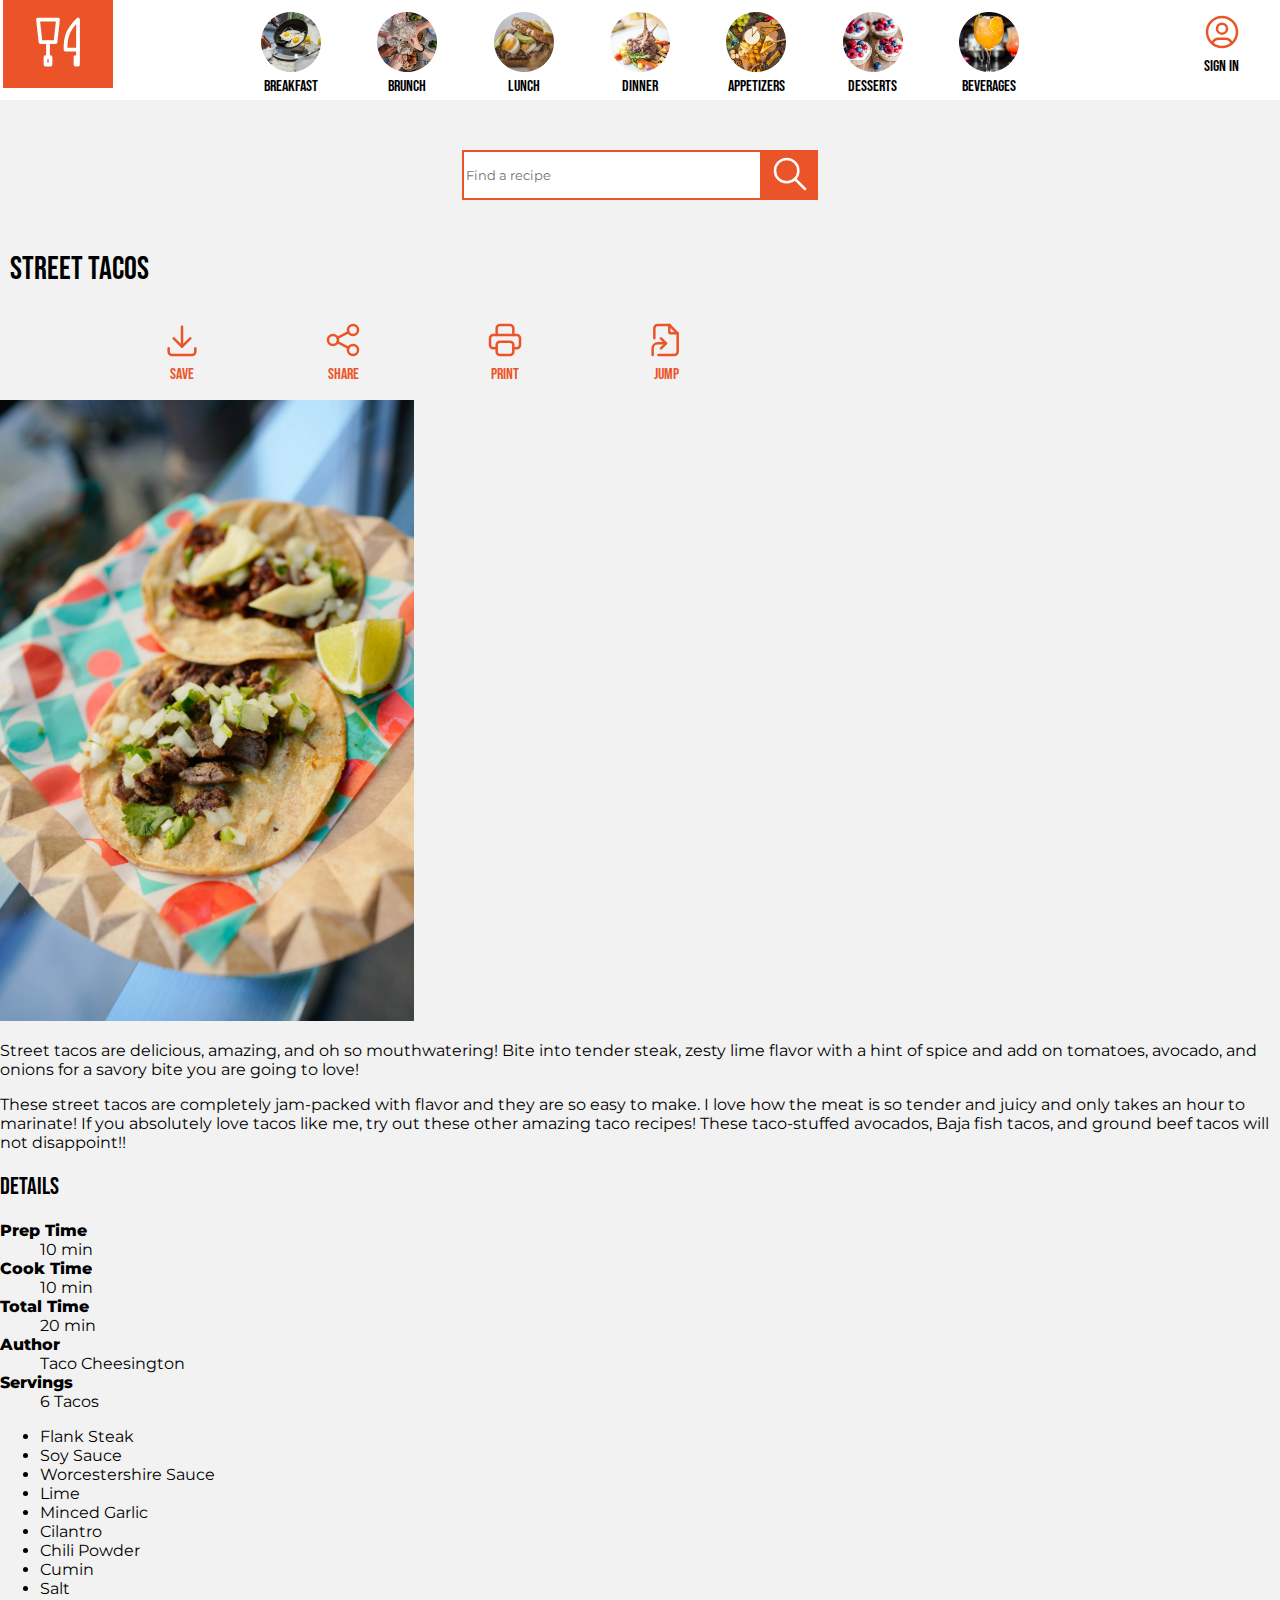
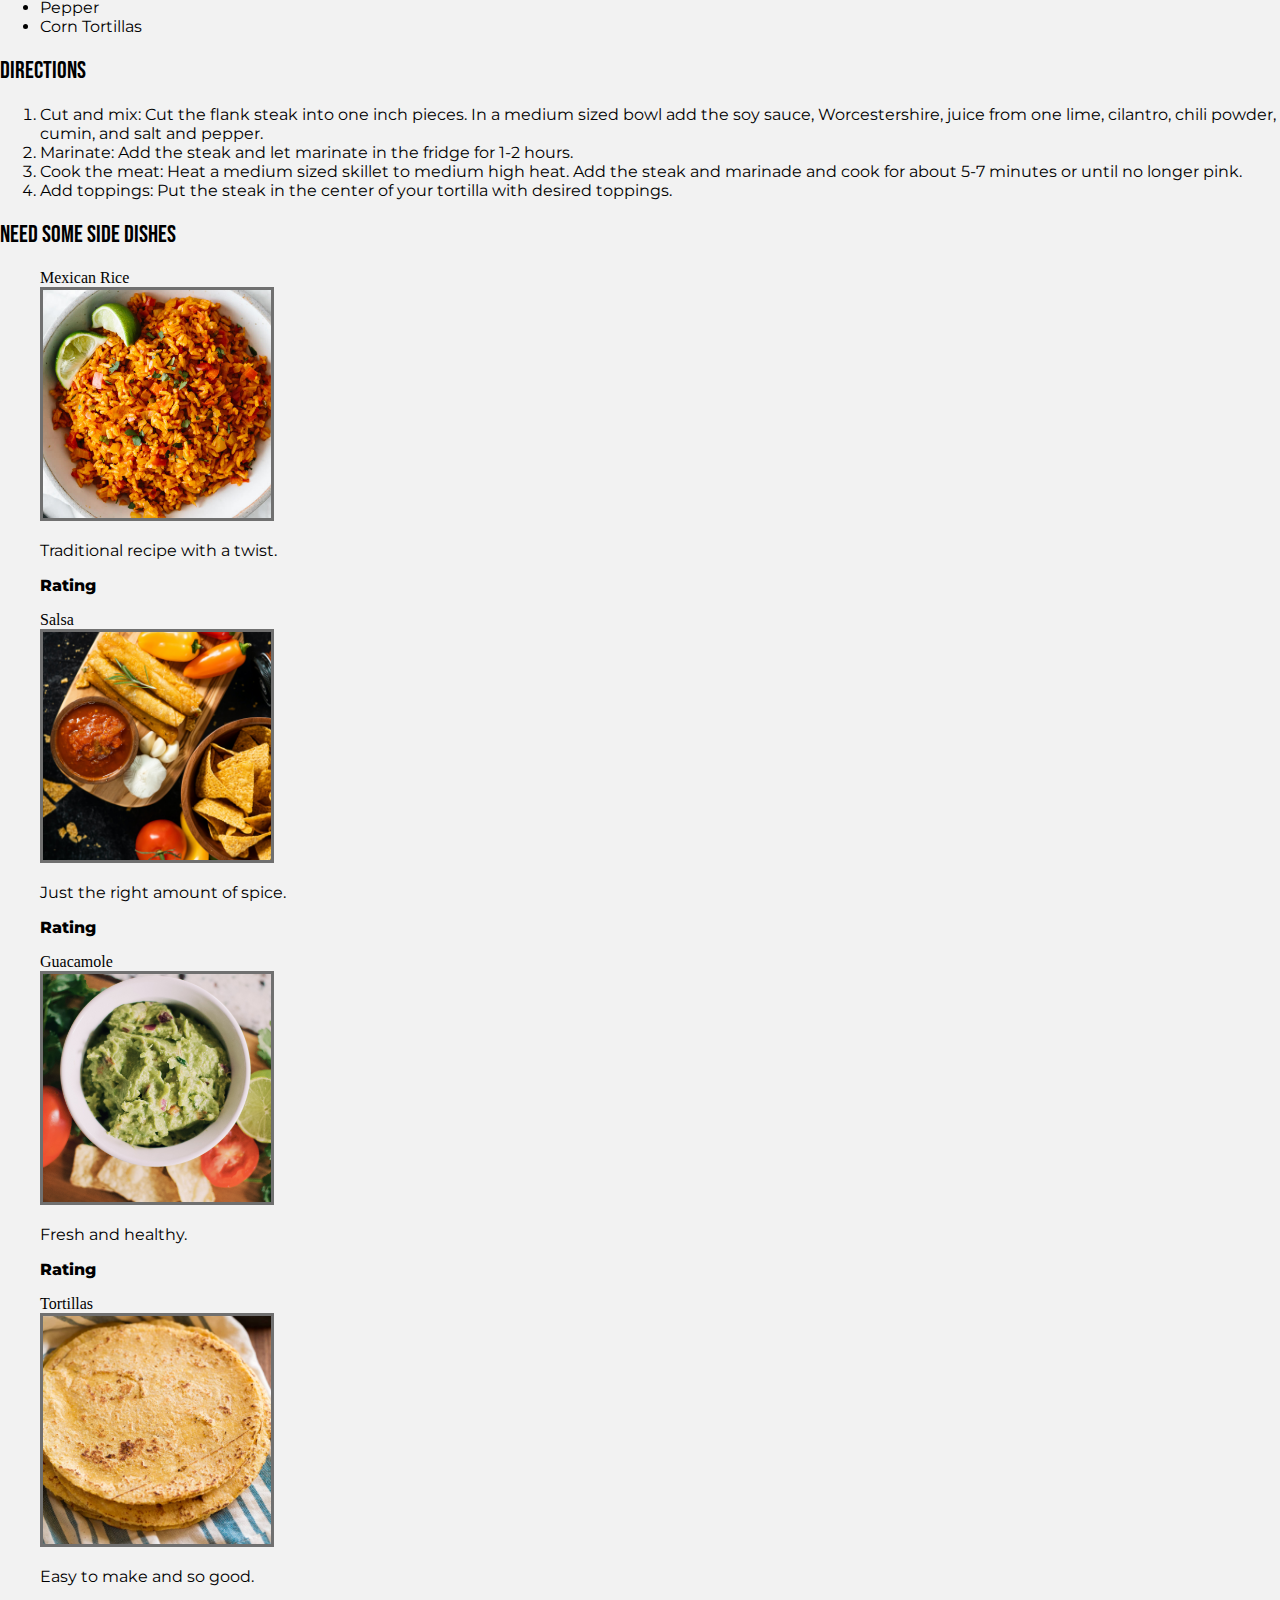
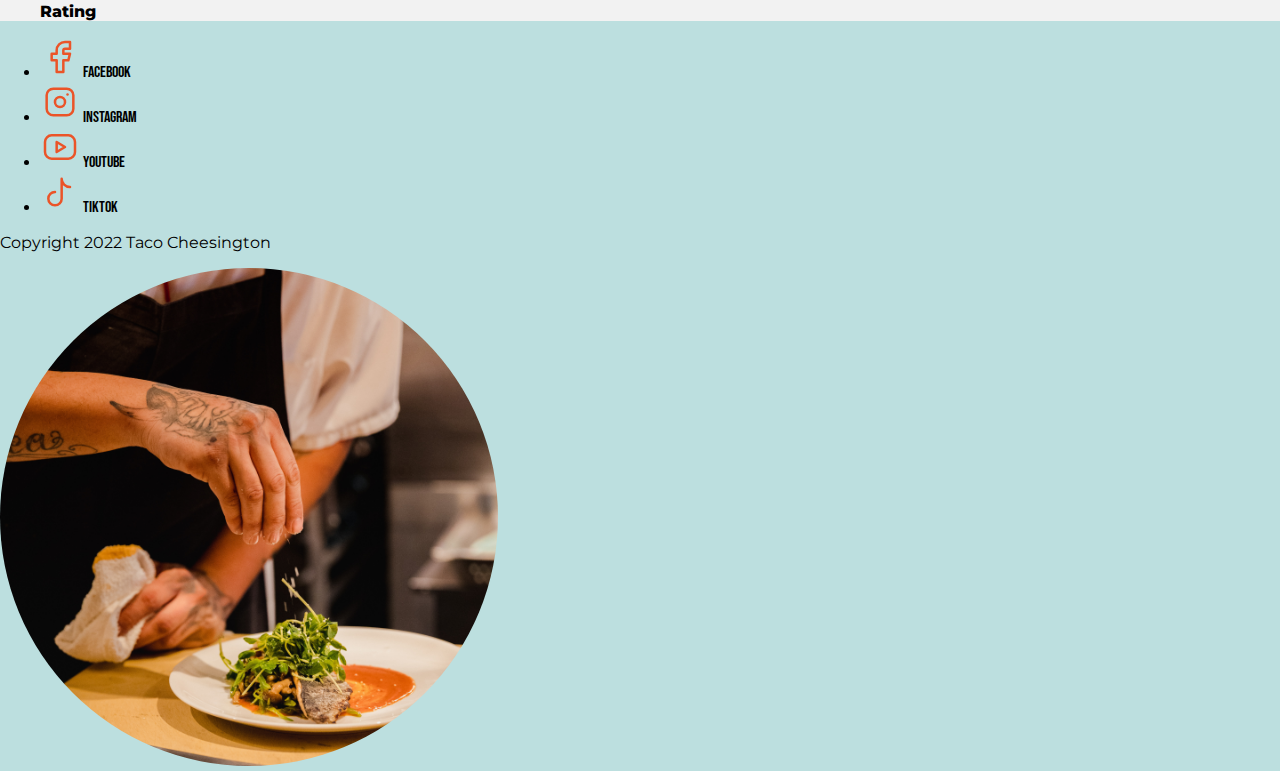
==== commit 8f02a537: "font fixed" ====
--- a/index.html
+++ b/index.html
@@ -3,6 +3,11 @@
   <head>
     <meta charset="UTF-8" />
     <meta name="viewport" content="width=device-width, initial-scale=1.0" />
+    <link rel="preconnect" href="https://fonts.googleapis.com" />
+    <link rel="preconnect" href="https://fonts.gstatic.com" crossorigin />
+    <link
+      href="https://fonts.googleapis.com/css2?family=Bebas+Neue&family=Montserrat:ital,wght@0,400;0,700;1,400&display=swap"
+      rel="stylesheet" />
     <link rel="stylesheet" type="text/css" href="styles.css" />
     <title>Good Eats- Street Tacos</title>
   </head>
@@ -18,8 +23,7 @@
               width="40"
               height="40"
               style="enable-background: new 0 0 40 40"
-              xml:space="preserve"
-            >
+              xml:space="preserve">
               <path
                 d="M36 17.6c.1 1.8.1 3.6.1 5.4.1 2.7 0 5.5-.9 8-.5 1.4-1.3 2.6-2.4 3.6-3.3 2.7-6 2.4-12.6 2.4-4.6 0-9.2.2-12.2-1.9-2.5-1.8-3.6-4.2-3.8-7.1-.2-3.6.1-7.2.1-10.8 0-2.6.6-5.1 1.9-7.4 2.5-4.5 7.3-7.5 12.4-8 .4-.1.9-.1 1.4-.1 5.2 0 10.1 2.6 13 6.8 1 1.5 1.8 3.1 2.3 4.9.4 1.3.6 2.7.7 4.2z"
                 style="
@@ -27,8 +31,7 @@
                   stroke: #eb5428;
                   stroke-width: 2;
                   stroke-miterlimit: 10;
-                "
-              />
+                " />
               <path
                 d="M36.1 22.6c0 .5-.1 1-.5 1.4-.5.7-1.4 1.2-2.6 1.3-2.8.2-5.8.1-8.6.1h-12c-1.3 0-2.6 0-3.8-.1-1.1 0-2.4 0-3.3-.6-.8-.6-1.2-1.4-1.2-2.2 0-.9.3-1.8 1.5-2.3.9-.4 2-.5 3.1-.5 1.4 0 2.8-.1 4.3-.1h14.5c1.2 0 2.3 0 3.5.1 1.7.1 3.3-.1 4.4 1 .3.6.7 1.3.7 1.9z"
                 style="
@@ -36,8 +39,7 @@
                   stroke: #fff;
                   stroke-width: 2.0832;
                   stroke-miterlimit: 10;
-                "
-              />
+                " />
               <path
                 d="M38.5 22.6c0 .9-.2 1.7-.5 2.5-.6 1.3-1.7 2.1-3 2.2-3.3.3-6.7.2-9.9.2H11.2c-1.5 0-3-.1-4.4-.1-1.3-.1-2.8 0-3.8-1-.9-1-1.3-2.5-1.3-3.8 0-1.6.3-3.1 1.7-4 1-.7 2.3-.8 3.5-.8 1.6-.1 3.3-.1 4.9-.1H28.5c1.3 0 2.7 0 4 .1 2 .1 3.8-.1 5.1 1.7.5.9.9 2 .9 3.1z"
                 style="
@@ -45,8 +47,7 @@
                   stroke: #eb5428;
                   stroke-width: 2.9408;
                   stroke-miterlimit: 10;
-                "
-              />
+                " />
             </svg>
             <br /><a>Menu</a>
           </li>
@@ -61,8 +62,7 @@
               stroke="#ffffff"
               fill="none"
               stroke-linecap="round"
-              stroke-linejoin="round"
-            >
+              stroke-linejoin="round">
               <path stroke="none" d="M0 0h24v24H0z" fill="none" />
               <path d="M4 3h8l-1 9h-6z" />
               <path d="M7 18h2v3h-2z" />
@@ -111,14 +111,12 @@
               stroke="#EB5428"
               fill="none"
               stroke-linecap="round"
-              stroke-linejoin="round"
-            >
+              stroke-linejoin="round">
               <path stroke="none" d="M0 0h24v24H0z" fill="none" />
               <circle cx="12" cy="12" r="9" />
               <circle cx="12" cy="10" r="3" />
               <path
-                d="M6.168 18.849a4 4 0 0 1 3.832 -2.849h4a4 4 0 0 1 3.834 2.855"
-              />
+                d="M6.168 18.849a4 4 0 0 1 3.832 -2.849h4a4 4 0 0 1 3.834 2.855" />
             </svg>
             <br /><a>Sign In</a>
           </li>
@@ -136,8 +134,7 @@
               stroke="#FFFFFF"
               fill="none"
               stroke-linecap="round"
-              stroke-linejoin="round"
-            >
+              stroke-linejoin="round">
               <path stroke="none" d="M0 0h24v24H0z" fill="none" />
               <circle cx="10" cy="10" r="7" />
               <line x1="21" y1="21" x2="15" y2="15" />
@@ -160,8 +157,7 @@
             stroke="#EB5428"
             fill="none"
             stroke-linecap="round"
-            stroke-linejoin="round"
-          >
+            stroke-linejoin="round">
             <path stroke="none" d="M0 0h24v24H0z" fill="none" />
             <path d="M4 17v2a2 2 0 0 0 2 2h12a2 2 0 0 0 2 -2v-2" />
             <polyline points="7 11 12 16 17 11" />
@@ -179,8 +175,7 @@
             stroke="#EB5428"
             fill="none"
             stroke-linecap="round"
-            stroke-linejoin="round"
-          >
+            stroke-linejoin="round">
             <path stroke="none" d="M0 0h24v24H0z" fill="none" />
             <circle cx="6" cy="12" r="3" />
             <circle cx="18" cy="6" r="3" />
@@ -200,12 +195,10 @@
             stroke="#EB5428"
             fill="none"
             stroke-linecap="round"
-            stroke-linejoin="round"
-          >
+            stroke-linejoin="round">
             <path stroke="none" d="M0 0h24v24H0z" fill="none" />
             <path
-              d="M17 17h2a2 2 0 0 0 2 -2v-4a2 2 0 0 0 -2 -2h-14a2 2 0 0 0 -2 2v4a2 2 0 0 0 2 2h2"
-            />
+              d="M17 17h2a2 2 0 0 0 2 -2v-4a2 2 0 0 0 -2 -2h-14a2 2 0 0 0 -2 2v4a2 2 0 0 0 2 2h2" />
             <path d="M17 9v-4a2 2 0 0 0 -2 -2h-6a2 2 0 0 0 -2 2v4" />
             <rect x="7" y="13" width="10" height="8" rx="2" /></svg
           ><br /><a>Print</a>
@@ -221,8 +214,7 @@
             stroke="#EB5428"
             fill="none"
             stroke-linecap="round"
-            stroke-linejoin="round"
-          >
+            stroke-linejoin="round">
             <path stroke="none" d="M0 0h24v24H0z" fill="none" />
             <path d="M4 21v-4a3 3 0 0 1 3 -3h5" />
             <path d="M9 17l3 -3l-3 -3" />
@@ -236,8 +228,7 @@
       <img
         src="images/street-tacos.png"
         alt="two street tacos being shown"
-        id="tacos"
-      />
+        id="tacos" />
       <section id="first">
         <p>
           Street tacos are delicious, amazing, and oh so mouthwatering! Bite
@@ -359,12 +350,10 @@
               stroke="#EB5428"
               fill="none"
               stroke-linecap="round"
-              stroke-linejoin="round"
-            >
+              stroke-linejoin="round">
               <path stroke="none" d="M0 0h24v24H0z" fill="none" />
               <path
-                d="M7 10v4h3v7h4v-7h3l1 -4h-4v-2a1 1 0 0 1 1 -1h3v-4h-3a5 5 0 0 0 -5 5v2h-3"
-              />
+                d="M7 10v4h3v7h4v-7h3l1 -4h-4v-2a1 1 0 0 1 1 -1h3v-4h-3a5 5 0 0 0 -5 5v2h-3" />
             </svg>
             <a>Facebook</a>
           </li>
@@ -379,8 +368,7 @@
               stroke="#EB5428"
               fill="none"
               stroke-linecap="round"
-              stroke-linejoin="round"
-            >
+              stroke-linejoin="round">
               <path stroke="none" d="M0 0h24v24H0z" fill="none" />
               <rect x="4" y="4" width="16" height="16" rx="4" />
               <circle cx="12" cy="12" r="3" />
@@ -399,8 +387,7 @@
               stroke="#EB5428"
               fill="none"
               stroke-linecap="round"
-              stroke-linejoin="round"
-            >
+              stroke-linejoin="round">
               <path stroke="none" d="M0 0h24v24H0z" fill="none" />
               <rect x="3" y="5" width="18" height="14" rx="4" />
               <path d="M10 9l5 3l-5 3z" />
@@ -418,8 +405,7 @@
               stroke="#EB5428"
               fill="none"
               stroke-linecap="round"
-              stroke-linejoin="round"
-            >
+              stroke-linejoin="round">
               <path stroke="none" d="M0 0h24v24H0z" fill="none" />
               <path d="M9 12a4 4 0 1 0 4 4v-12a5 5 0 0 0 5 5" />
             </svg>
--- a/styles.css
+++ b/styles.css
@@ -1,11 +1,39 @@
 html {
   background-color: rgba(122, 191, 191, 0.5);
+}
+
+h1,
+h2,
+h3,
+nav a,
+nav span,
+menu li,
+#social li,
+footer {
+  font-family: "Bebas Neue", sans-serif;
+  font-weight: 400;
+  font-style: normal;
+}
+
+p,
+dd,
+li,
+nav,
+input {
+  font-family: "Montserrat", sans-serif;
+  font-weight: 400;
+  font-style: normal;
+}
+
+dt {
+  font-family: "Montserrat", sans-serif;
+  font-weight: 800;
+  font-style: normal;
 }
 
 body {
   margin: 0 auto;
   width: 414px;
-  font-family: Verdana, Geneva, Tahoma, sans-serif;
 }
 
 header {
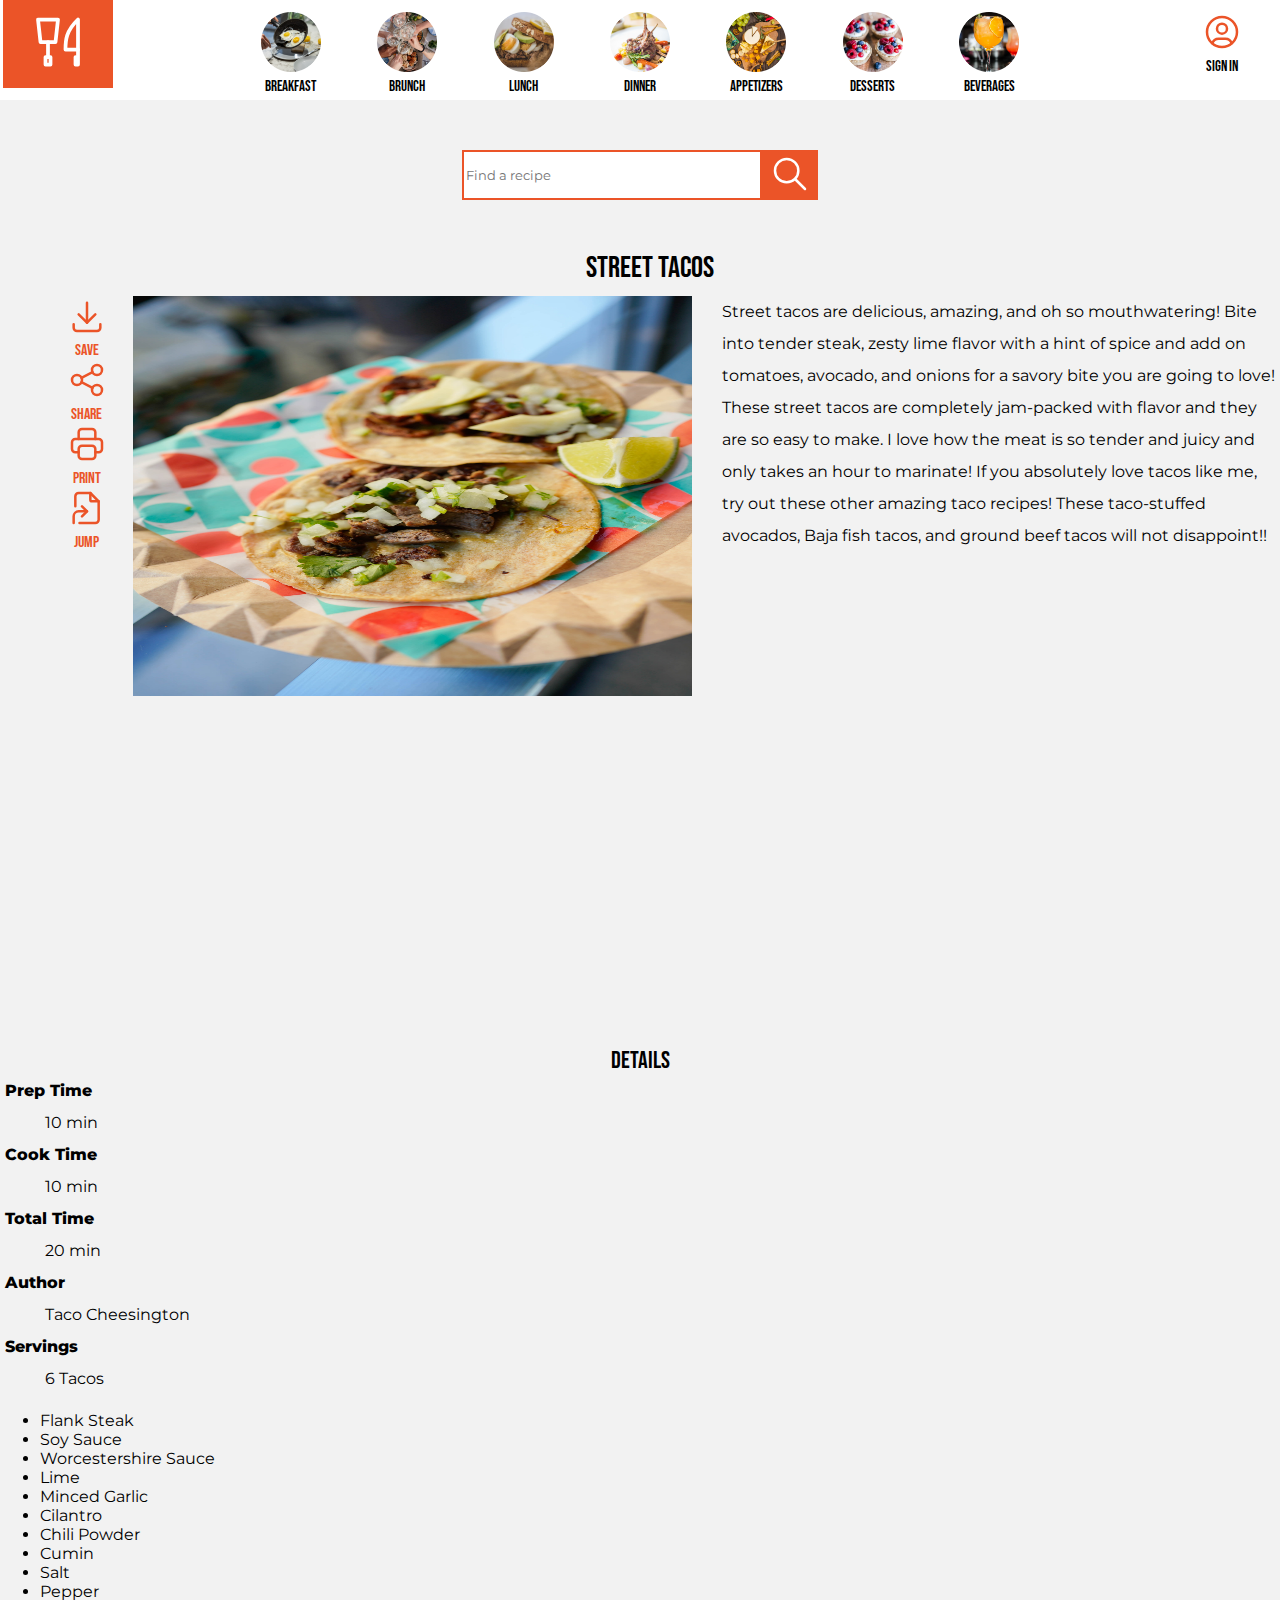
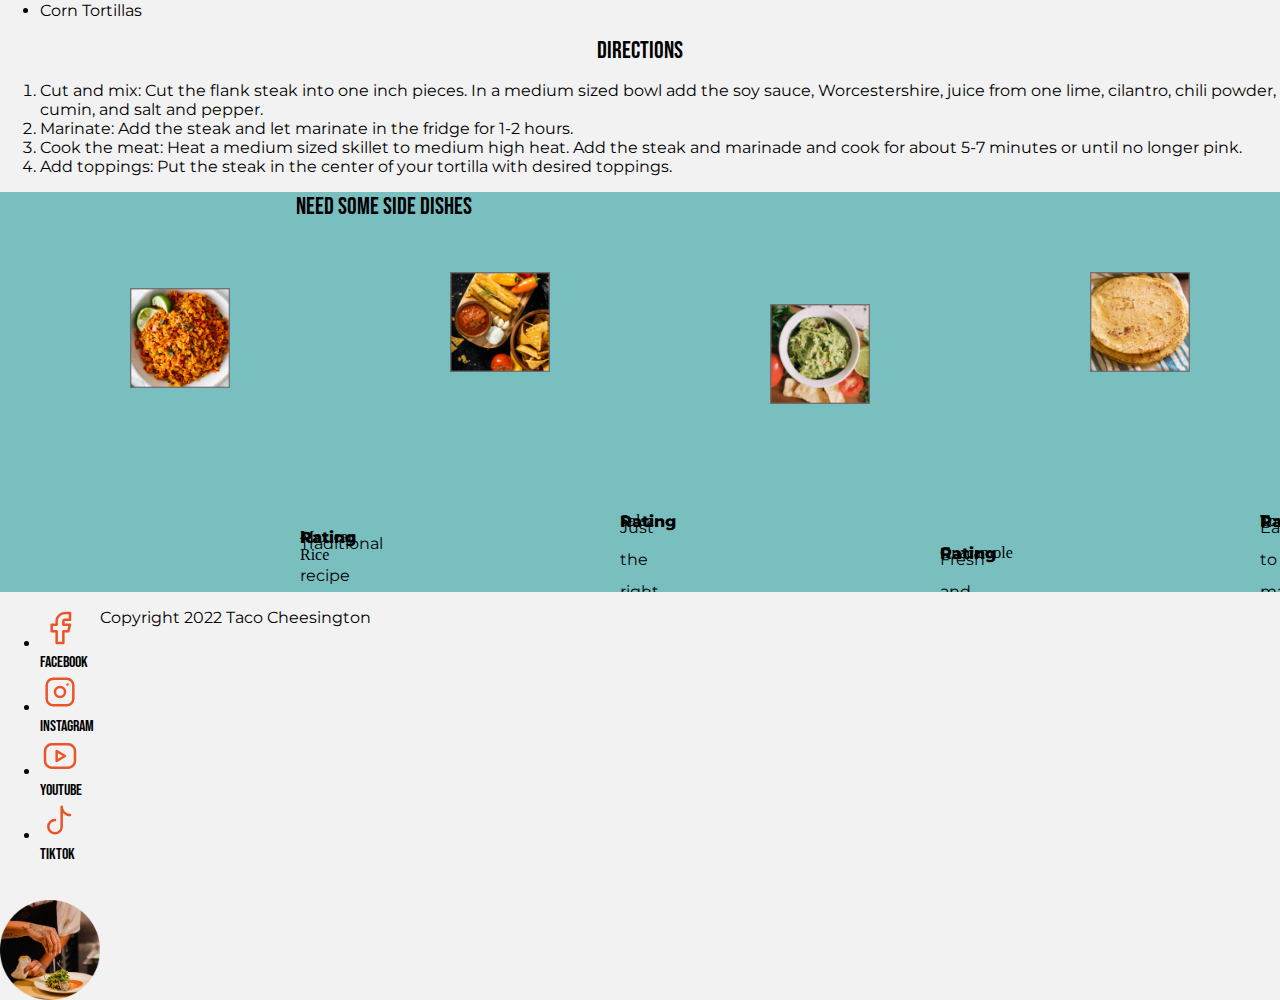
==== commit 0d596721: "flex for tavos" ====
--- a/index.html
+++ b/index.html
@@ -145,103 +145,107 @@
     </header>
     <main>
       <h1>Street Tacos</h1>
-      <menu>
-        <li>
-          <svg
-            xmlns="http://www.w3.org/2000/svg"
-            class="icon icon-tabler icon-tabler-download"
-            width="40"
-            height="40"
-            viewBox="0 0 24 24"
-            stroke-width="1.5"
-            stroke="#EB5428"
-            fill="none"
-            stroke-linecap="round"
-            stroke-linejoin="round">
-            <path stroke="none" d="M0 0h24v24H0z" fill="none" />
-            <path d="M4 17v2a2 2 0 0 0 2 2h12a2 2 0 0 0 2 -2v-2" />
-            <polyline points="7 11 12 16 17 11" />
-            <line x1="12" y1="4" x2="12" y2="16" /></svg
-          ><br /><a>Save</a>
-        </li>
-        <li>
-          <svg
-            xmlns="http://www.w3.org/2000/svg"
-            class="icon icon-tabler icon-tabler-share"
-            width="40"
-            height="40"
-            viewBox="0 0 24 24"
-            stroke-width="1.5"
-            stroke="#EB5428"
-            fill="none"
-            stroke-linecap="round"
-            stroke-linejoin="round">
-            <path stroke="none" d="M0 0h24v24H0z" fill="none" />
-            <circle cx="6" cy="12" r="3" />
-            <circle cx="18" cy="6" r="3" />
-            <circle cx="18" cy="18" r="3" />
-            <line x1="8.7" y1="10.7" x2="15.3" y2="7.3" />
-            <line x1="8.7" y1="13.3" x2="15.3" y2="16.7" /></svg
-          ><br /><a>Share</a>
-        </li>
-        <li>
-          <svg
-            xmlns="http://www.w3.org/2000/svg"
-            class="icon icon-tabler icon-tabler-printer"
-            width="40"
-            height="40"
-            viewBox="0 0 24 24"
-            stroke-width="1.5"
-            stroke="#EB5428"
-            fill="none"
-            stroke-linecap="round"
-            stroke-linejoin="round">
-            <path stroke="none" d="M0 0h24v24H0z" fill="none" />
-            <path
-              d="M17 17h2a2 2 0 0 0 2 -2v-4a2 2 0 0 0 -2 -2h-14a2 2 0 0 0 -2 2v4a2 2 0 0 0 2 2h2" />
-            <path d="M17 9v-4a2 2 0 0 0 -2 -2h-6a2 2 0 0 0 -2 2v4" />
-            <rect x="7" y="13" width="10" height="8" rx="2" /></svg
-          ><br /><a>Print</a>
-        </li>
-        <li>
-          <svg
-            xmlns="http://www.w3.org/2000/svg"
-            class="icon icon-tabler icon-tabler-file-symlink"
-            width="40"
-            height="40"
-            viewBox="0 0 24 24"
-            stroke-width="1.5"
-            stroke="#EB5428"
-            fill="none"
-            stroke-linecap="round"
-            stroke-linejoin="round">
-            <path stroke="none" d="M0 0h24v24H0z" fill="none" />
-            <path d="M4 21v-4a3 3 0 0 1 3 -3h5" />
-            <path d="M9 17l3 -3l-3 -3" />
-            <path d="M14 3v4a1 1 0 0 0 1 1h4" />
-            <path d="M5 11v-6a2 2 0 0 1 2 -2h7l5 5v11a2 2 0 0 1 -2 2h-9.5" />
-          </svg>
-          <br /><a>Jump</a>
-        </li>
-      </menu>
+      <section id="sTacos">
+        <menu>
+          <li>
+            <svg
+              xmlns="http://www.w3.org/2000/svg"
+              class="icon icon-tabler icon-tabler-download"
+              width="40"
+              height="40"
+              viewBox="0 0 24 24"
+              stroke-width="1.5"
+              stroke="#EB5428"
+              fill="none"
+              stroke-linecap="round"
+              stroke-linejoin="round">
+              <path stroke="none" d="M0 0h24v24H0z" fill="none" />
+              <path d="M4 17v2a2 2 0 0 0 2 2h12a2 2 0 0 0 2 -2v-2" />
+              <polyline points="7 11 12 16 17 11" />
+              <line x1="12" y1="4" x2="12" y2="16" /></svg
+            ><br /><a>Save</a>
+          </li>
+          <li>
+            <svg
+              xmlns="http://www.w3.org/2000/svg"
+              class="icon icon-tabler icon-tabler-share"
+              width="40"
+              height="40"
+              viewBox="0 0 24 24"
+              stroke-width="1.5"
+              stroke="#EB5428"
+              fill="none"
+              stroke-linecap="round"
+              stroke-linejoin="round">
+              <path stroke="none" d="M0 0h24v24H0z" fill="none" />
+              <circle cx="6" cy="12" r="3" />
+              <circle cx="18" cy="6" r="3" />
+              <circle cx="18" cy="18" r="3" />
+              <line x1="8.7" y1="10.7" x2="15.3" y2="7.3" />
+              <line x1="8.7" y1="13.3" x2="15.3" y2="16.7" /></svg
+            ><br /><a>Share</a>
+          </li>
+          <li>
+            <svg
+              xmlns="http://www.w3.org/2000/svg"
+              class="icon icon-tabler icon-tabler-printer"
+              width="40"
+              height="40"
+              viewBox="0 0 24 24"
+              stroke-width="1.5"
+              stroke="#EB5428"
+              fill="none"
+              stroke-linecap="round"
+              stroke-linejoin="round">
+              <path stroke="none" d="M0 0h24v24H0z" fill="none" />
+              <path
+                d="M17 17h2a2 2 0 0 0 2 -2v-4a2 2 0 0 0 -2 -2h-14a2 2 0 0 0 -2 2v4a2 2 0 0 0 2 2h2" />
+              <path d="M17 9v-4a2 2 0 0 0 -2 -2h-6a2 2 0 0 0 -2 2v4" />
+              <rect x="7" y="13" width="10" height="8" rx="2" /></svg
+            ><br /><a>Print</a>
+          </li>
+          <li>
+            <svg
+              xmlns="http://www.w3.org/2000/svg"
+              class="icon icon-tabler icon-tabler-file-symlink"
+              width="40"
+              height="40"
+              viewBox="0 0 24 24"
+              stroke-width="1.5"
+              stroke="#EB5428"
+              fill="none"
+              stroke-linecap="round"
+              stroke-linejoin="round">
+              <path stroke="none" d="M0 0h24v24H0z" fill="none" />
+              <path d="M4 21v-4a3 3 0 0 1 3 -3h5" />
+              <path d="M9 17l3 -3l-3 -3" />
+              <path d="M14 3v4a1 1 0 0 0 1 1h4" />
+              <path d="M5 11v-6a2 2 0 0 1 2 -2h7l5 5v11a2 2 0 0 1 -2 2h-9.5" />
+            </svg>
+            <br /><a>Jump</a>
+          </li>
+        </menu>
 
-      <img
-        src="images/street-tacos.png"
-        alt="two street tacos being shown"
-        id="tacos" />
-      <section id="first">
-        <p>
-          Street tacos are delicious, amazing, and oh so mouthwatering! Bite
-          into tender steak, zesty lime flavor with a hint of spice and add on
-          tomatoes, avocado, and onions for a savory bite you are going to love!
-        </p>
-        <p>
-          These street tacos are completely jam-packed with flavor and they are
-          so easy to make. I love how the meat is so tender and juicy and only
-          takes an hour to marinate! If you absolutely love tacos like me, try
-          out these other amazing taco recipes! These taco-stuffed avocados,
-          Baja fish tacos, and ground beef tacos will not disappoint!!
-        </p>
+        <img
+          src="images/street-tacos.png"
+          alt="two street tacos being shown"
+          id="tacos" />
+        <section id="first">
+          <p>
+            Street tacos are delicious, amazing, and oh so mouthwatering! Bite
+            into tender steak, zesty lime flavor with a hint of spice and add on
+            tomatoes, avocado, and onions for a savory bite you are going to
+            love!
+          </p>
+          <p>
+            These street tacos are completely jam-packed with flavor and they
+            are so easy to make. I love how the meat is so tender and juicy and
+            only takes an hour to marinate! If you absolutely love tacos like
+            me, try out these other amazing taco recipes! These taco-stuffed
+            avocados, Baja fish tacos, and ground beef tacos will not
+            disappoint!!
+          </p>
+        </section>
       </section>
       <section id="details">
         <h2>Details</h2>
--- a/styles.css
+++ b/styles.css
@@ -31,20 +31,33 @@
   font-style: normal;
 }
 
+header {
+  position: absolute;
+  top: 0;
+}
+
+h1 {
+  font-size: 30px;
+  margin: auto;
+  margin-top: 200px;
+  padding: 10px;
+  text-transform: uppercase;
+  text-align: center;
+}
+
+h2 {
+  margin: auto;
+  text-align: center;
+}
+
+h3 {
+  font-size: 30px;
+}
+
 body {
   margin: 0 auto;
   width: 414px;
-}
-
-header {
-  margin: 0;
-  display: grid;
-  grid-template-rows: 60px 40px 1fr;
-}
-
-header {
-  position: absolute;
-  top: 0;
+  background-color: white;
 }
 
 nav {
@@ -53,27 +66,27 @@
 }
 
 nav ul {
-  grid-row: 1;
+  background-color: white;
   list-style: none;
-  background-color: white;
   overflow: hidden;
   height: 90px;
   display: grid;
+  grid-row: 1;
   grid-template-columns: 1fr 1fr 1fr 1fr 1fr 1fr 1fr;
   grid-template-rows: 80px 60px;
   padding: 0;
   margin: 0;
   top: 0;
-  width: 480px;
+  z-index: 1;
+  width: 414px;
   justify-items: center;
-  z-index: 1;
 }
 
 nav #dropdown {
+  left: 0;
+  top: 0;
   visibility: hidden;
   position: absolute;
-  left: 0;
-  top: 0;
 }
 
 #burger {
@@ -81,23 +94,78 @@
   user-select: none;
 }
 
+#details dl {
+  margin: 0 5px;
+  line-height: 2;
+}
+
+#details dd {
+  display: inline;
+}
+
+#sDishes {
+  display: flex;
+  flex-direction: column;
+  background-color: #7abfbf;
+}
+
+#sDishes figcaption {
+  grid-area: b;
+}
+
+#sDishes p {
+  grid-area: c;
+}
+
+#sDishes dl {
+  grid-area: d;
+}
+
+#sDishes dd {
+  margin: 0;
+}
+
+#sDishes img {
+  margin: auto;
+  width: 100px;
+  grid-area: auto;
+}
+
+#sDishes figure {
+  display: grid;
+  grid-template-areas:
+    "a b b b"
+    "a c c c"
+    "a d d d";
+  grid-template-columns: 90px 1fr;
+  grid-template-rows: 25px 25px 25px;
+  column-gap: 10px;
+  margin: 20px 0;
+}
+
+#sDishes figcaption,
+#sDishes p,
+#sDishes dl {
+  margin: 0;
+}
+
 nav #dropdown:checked ~ nav ul {
   height: 170px;
 }
 
 nav ul img {
-  width: 40px;
+  width: 50px;
 }
 
 nav ul a {
-  font-size: 16px;
+  font-size: 15px;
 }
 
 nav ul li {
   text-align: center;
-  padding: 12px 0;
   height: fit-content;
   width: fit-content;
+  padding: 12px 0;
   transition: all 0.5s;
 }
 
@@ -130,64 +198,98 @@
   padding: 15px;
 }
 
+#searchInput input {
+  width: 300px;
+  grid-row: 1;
+  border: 2px solid #eb5428;
+}
+
+#searchInput button {
+  grid-row: 1;
+  background-color: #eb5428;
+  border: 2px solid #eb5428;
+}
+
 #searchInput input,
 #searchInput button {
   height: 50px;
   margin: 0;
 }
 
-#searchInput input {
-  width: 300px;
-  grid-row: 1;
-  border: 2px solid #eb5428;
-}
-
-#searchInput button {
-  grid-row: 1;
-  background-color: #eb5428;
-  border: 2px solid #eb5428;
-}
-
-h1 {
-  margin-top: 200px;
-  padding: 10px;
-  text-transform: uppercase;
-  text-align: center;
-}
-
 main {
   background-color: #f2f2f2;
   margin: 0;
   display: block;
 }
 
+main p {
+  margin: auto;
+  line-height: 2;
+}
+
 menu {
-  display: flex;
-  justify-content: space-evenly;
+  display: inline-flex;
+  margin: auto;
+  justify-content: space-around;
   list-style: none;
   text-align: center;
   color: #eb5428;
 }
 
+menu li a {
+  color: #eb5428;
+}
+
+menu li a:hover {
+  color: white;
+  background-color: #eb5428;
+}
+
 #tacos {
   width: 414px;
 }
 
+footer {
+  display: grid;
+  grid-template-rows: 90px 1fr 40px;
+  row-gap: 20px;
+  justify-content: center;
+}
+
+footer img {
+  margin: auto;
+  width: 180px;
+  grid-row: 2;
+}
+
 @media screen and (min-width: 768px) {
+  h1 {
+    text-align: left;
+    padding-top: 50px;
+  }
+
   body,
   nav ul,
   menu {
     width: 768px;
   }
 
+  #tacos {
+    width: 768px;
+  }
+
   nav ul {
     height: 200px;
   }
 
+  nav ul img {
+    width: 60px;
+  }
+
   nav ul li:first-child {
+    visibility: hidden;
     grid-column-start: 2;
     grid-column-end: 7;
-    visibility: hidden;
   }
 
   nav ul li:first-child + li {
@@ -206,28 +308,73 @@
     width: 68px;
   }
 
-  nav ul img {
-    width: 60px;
-  }
-
   #searchInput {
-    grid-row: 1;
     position: absolute;
+    grid-row: 1;
     z-index: 1;
     background-color: white;
-    right: 160px;
-  }
-
+    right: 120px;
+  }
+
+  #sDishes {
+    grid-area: auto;
+    flex-wrap: wrap;
+    flex-direction: row;
+  }
+
+  #sDishes figure {
+    width: 50%;
+  }
+
+  #sDishes h2 {
+    margin: 0;
+    width: 768px;
+  }
+}
+
+@media screen and (min-width: 1280px) {
   h1 {
-    text-align: left;
+    width: 1280px;
+    text-align: center;
     padding-top: 50px;
   }
-}
-
-@media screen and (min-width: 1280px) {
+
+  body {
+    height: 1700px;
+  }
+
   body,
   nav ul {
     width: 1280px;
+  }
+
+  #sTacos {
+    display: flex;
+    justify-content: space-around;
+  }
+
+  #tacos {
+    height: 400px;
+    width: 600px;
+  }
+
+  #first {
+    width: 600px;
+    margin-left: 30px;
+  }
+
+  menu {
+    width: 100px;
+    height: 750px;
+    display: inline-block;
+    flex-direction: column;
+    position: relative;
+    justify-content: flex-start;
+  }
+
+  h1 {
+    width: 1280px;
+    text-align: center;
   }
 
   nav {
@@ -258,10 +405,70 @@
     width: 68px;
   }
 
+  footer {
+    display: grid;
+    position: relative;
+    background-color: #f2f2f2;
+    grid-template-rows: 1fr;
+    grid-template-columns: 100px 1fr 1fr;
+  }
+
+  footer img {
+    width: 100px;
+    grid-column: 1;
+  }
+
+  footer small {
+    text-align: left;
+    grid-row: 1;
+    grid-column: 2;
+  }
+
   #searchInput {
     grid-row: 2;
     position: static;
+    padding-top: 50px;
     background-color: #f2f2f2;
-    padding-top: 50px;
-  }
-}
+  }
+
+  nav ul li:first-child {
+    visibility: hidden;
+    grid-column: 2;
+  }
+
+  nav ul li:first-child + li {
+    width: 110px;
+    grid-row: 1;
+    grid-column: 1;
+    background-color: #eb5428;
+  }
+
+  nav ul li:last-child {
+    width: 68px;
+    grid-column: 11;
+    grid-row: 1;
+  }
+
+  #sDishes {
+    display: grid;
+    height: 400px;
+    grid-column-start: 1;
+    grid-template-columns: 1fr 1fr 1fr 1fr;
+    grid-template-rows: 30px 1fr;
+    grid-column-end: 5;
+  }
+
+  #sDishes h2 {
+    margin: 0;
+    grid-column-start: 1;
+    grid-row: 1;
+    grid-column-end: 5;
+  }
+
+  #sDishes figure {
+    margin: auto;
+    grid-template-areas: "img" "figcap" "desc" "rating";
+    grid-template-rows: 200px 30px 30px 30px;
+    grid-template-columns: 200px;
+  }
+}
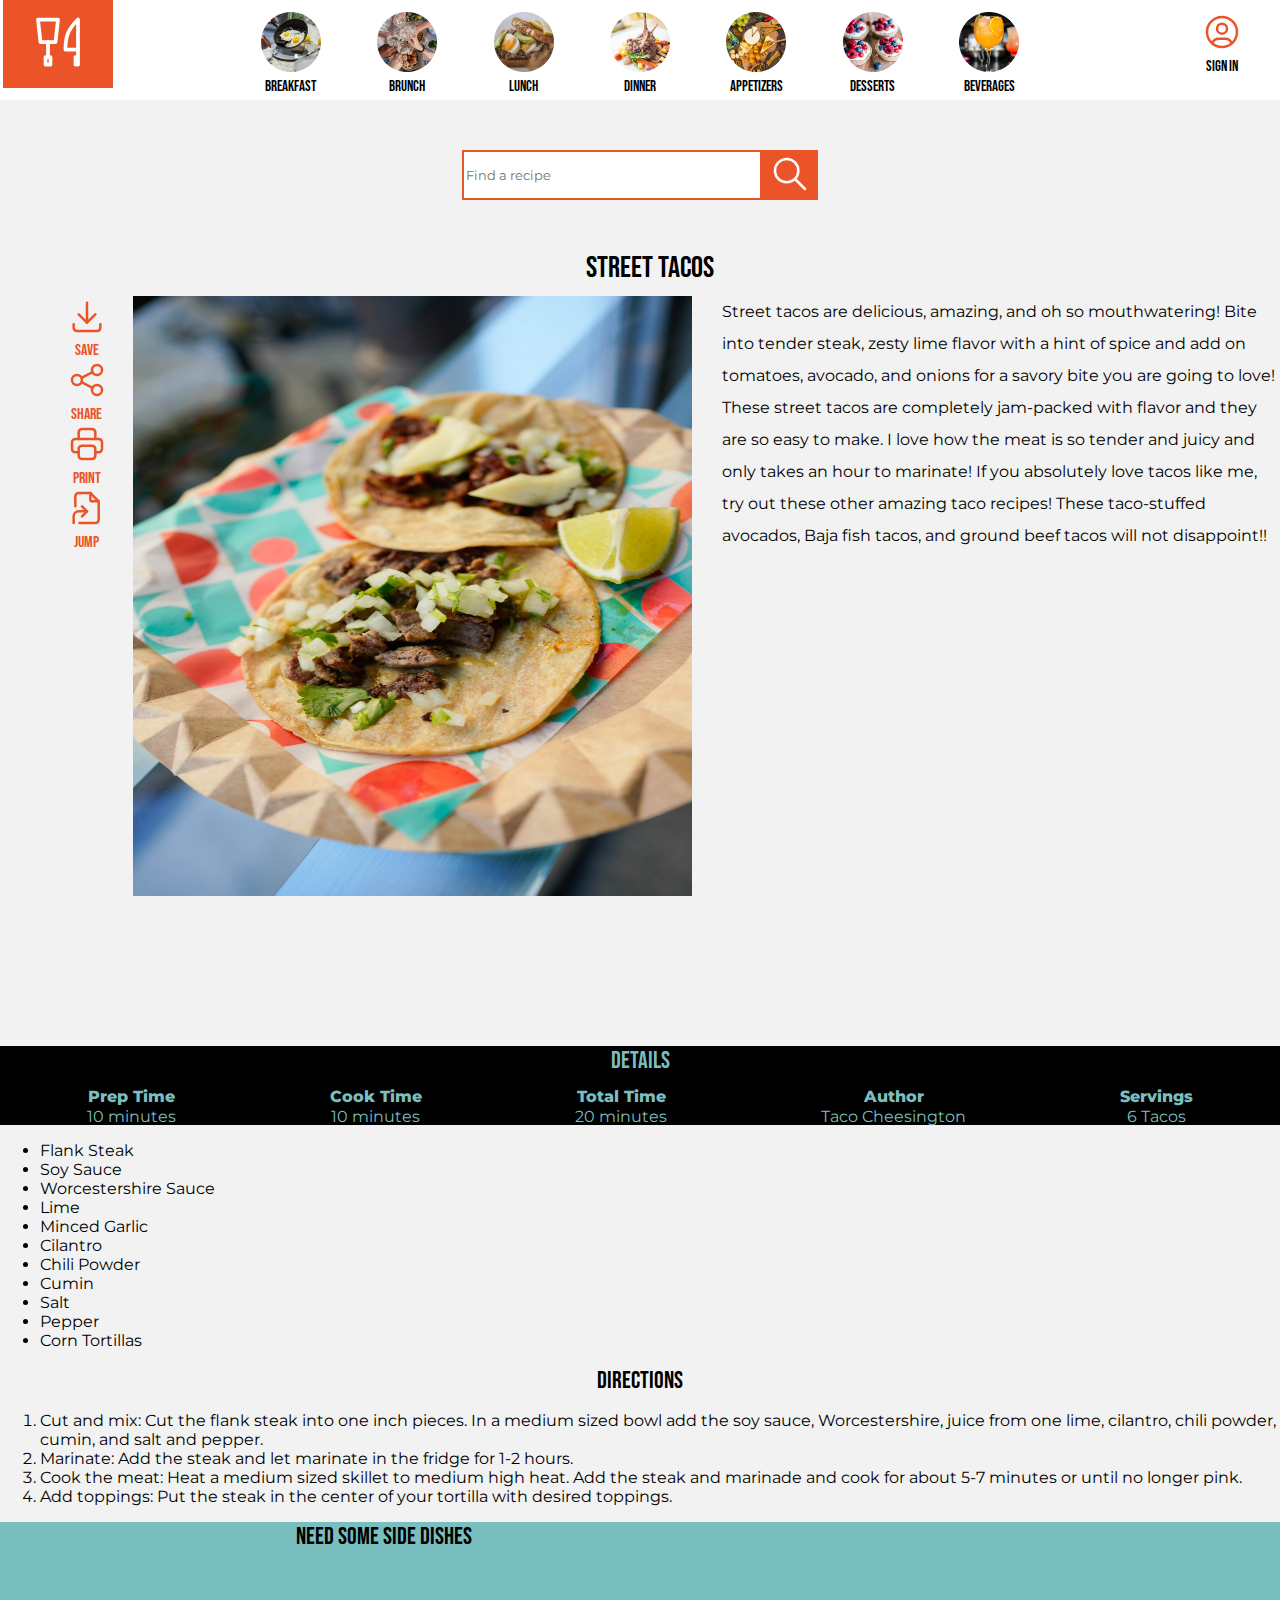
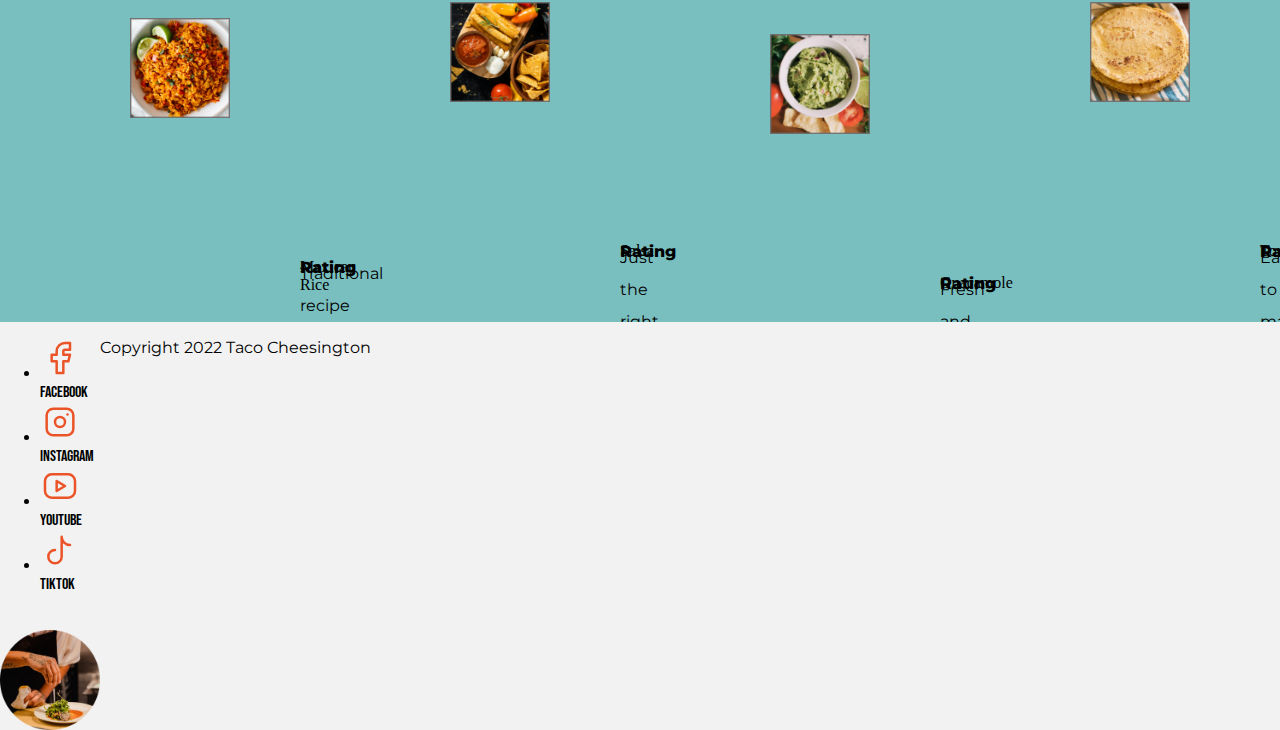
==== commit e713252c: "working for small and mid" ====
--- a/index.html
+++ b/index.html
@@ -251,11 +251,11 @@
         <h2>Details</h2>
         <dl>
           <dt>Prep Time</dt>
-          <dd>10 min</dd>
+          <dd>10 minutes</dd>
           <dt>Cook Time</dt>
-          <dd>10 min</dd>
+          <dd>10 minutes</dd>
           <dt>Total Time</dt>
-          <dd>20 min</dd>
+          <dd>20 minutes</dd>
           <dt>Author</dt>
           <dd>Taco Cheesington</dd>
           <dt>Servings</dt>
--- a/styles.css
+++ b/styles.css
@@ -95,12 +95,21 @@
 }
 
 #details dl {
-  margin: 0 5px;
-  line-height: 2;
+  margin: 0 10px;
+  line-height: 1.5;
 }
 
 #details dd {
   display: inline;
+}
+
+#details dd:after {
+  display: block;
+  content: "";
+}
+
+#details dt {
+  display: inline-block;
 }
 
 #sDishes {
@@ -278,6 +287,14 @@
     width: 768px;
   }
 
+  #details {
+    text-align: center;
+  }
+
+  #details dd {
+    margin: 10px;
+  }
+
   nav ul {
     height: 200px;
   }
@@ -354,7 +371,7 @@
   }
 
   #tacos {
-    height: 400px;
+    height: 600px;
     width: 600px;
   }
 
@@ -449,6 +466,32 @@
     grid-row: 1;
   }
 
+  #details {
+    grid-row: 2;
+    grid-column-start: 1;
+    grid-column-end: 5;
+    background-color: black;
+    color: #7abfbf;
+  }
+
+  #details h2 {
+    padding-bottom: 10px;
+  }
+
+  #details dl {
+    display: grid;
+    grid-template-rows: 20px 20px;
+  }
+
+  #details dt {
+    grid-row: 1;
+  }
+
+  #details dd {
+    grid-row: 2;
+    margin: 0;
+  }
+
   #sDishes {
     display: grid;
     height: 400px;
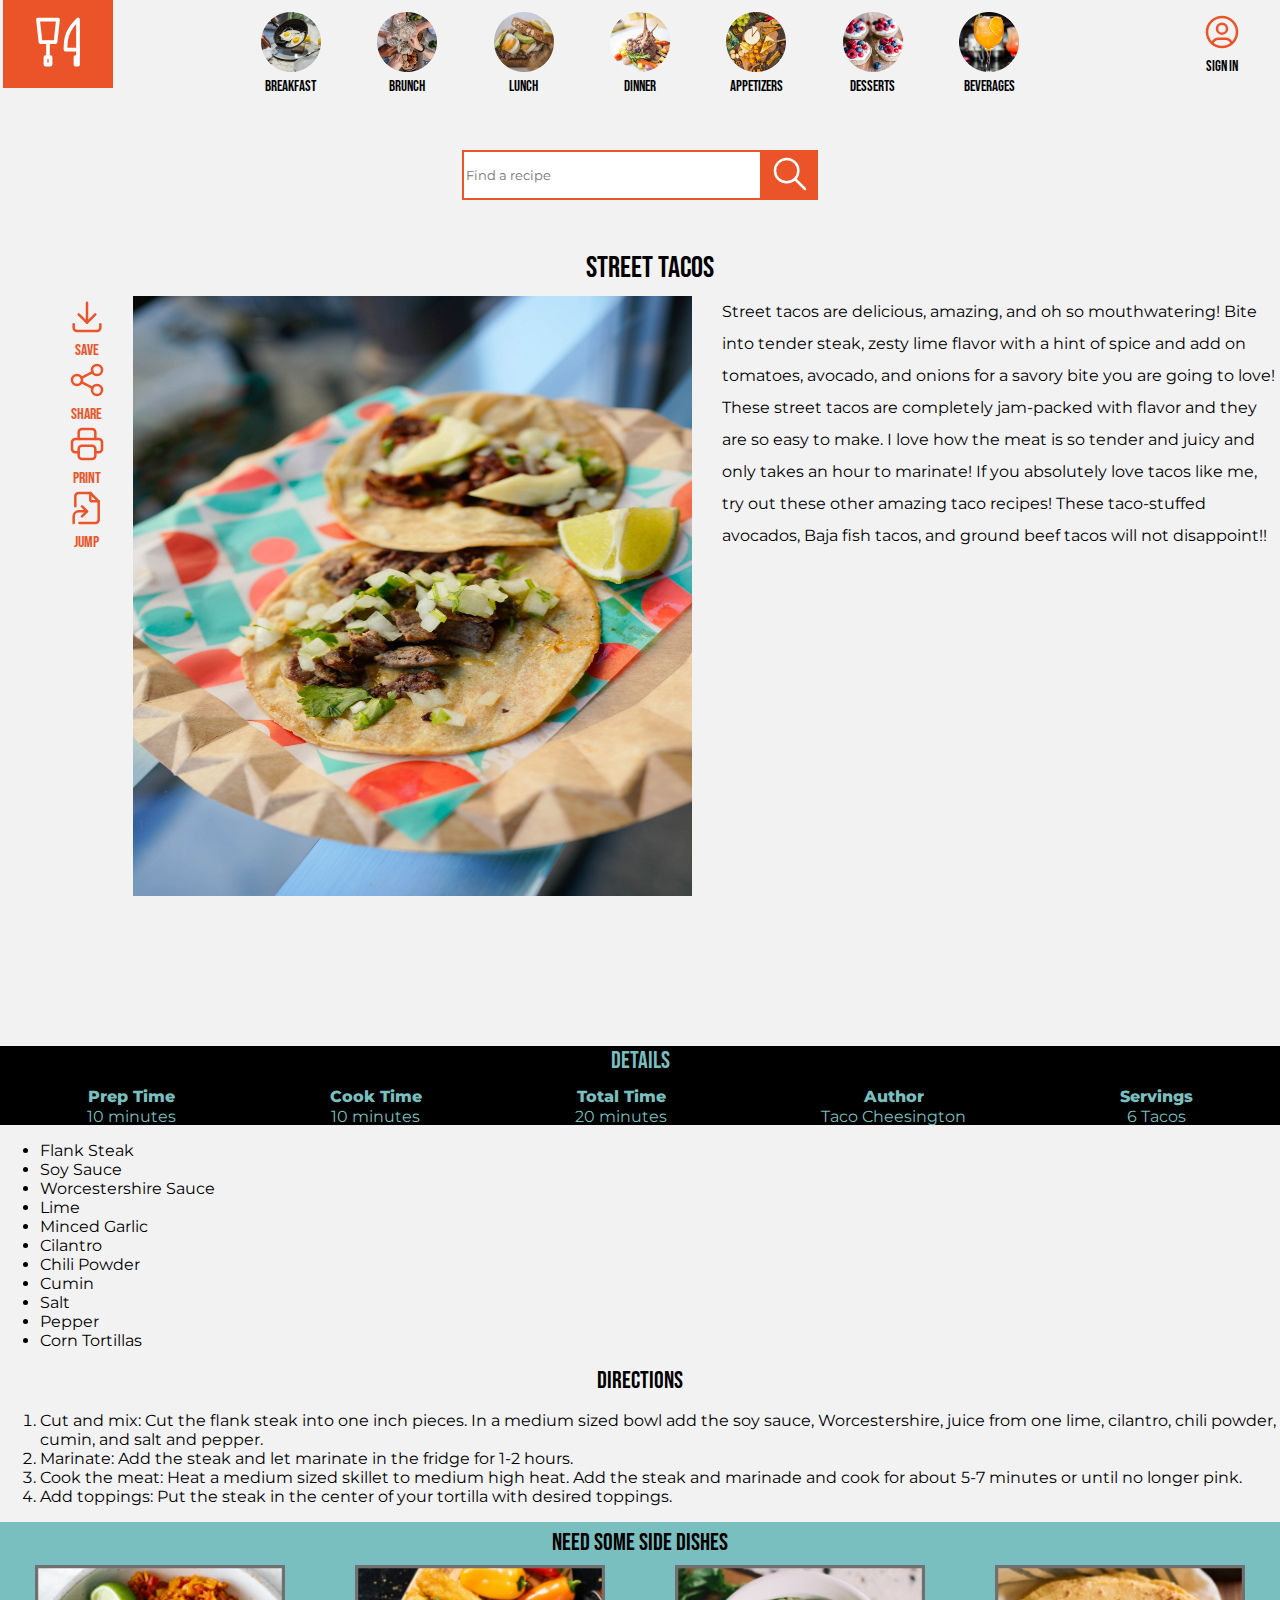
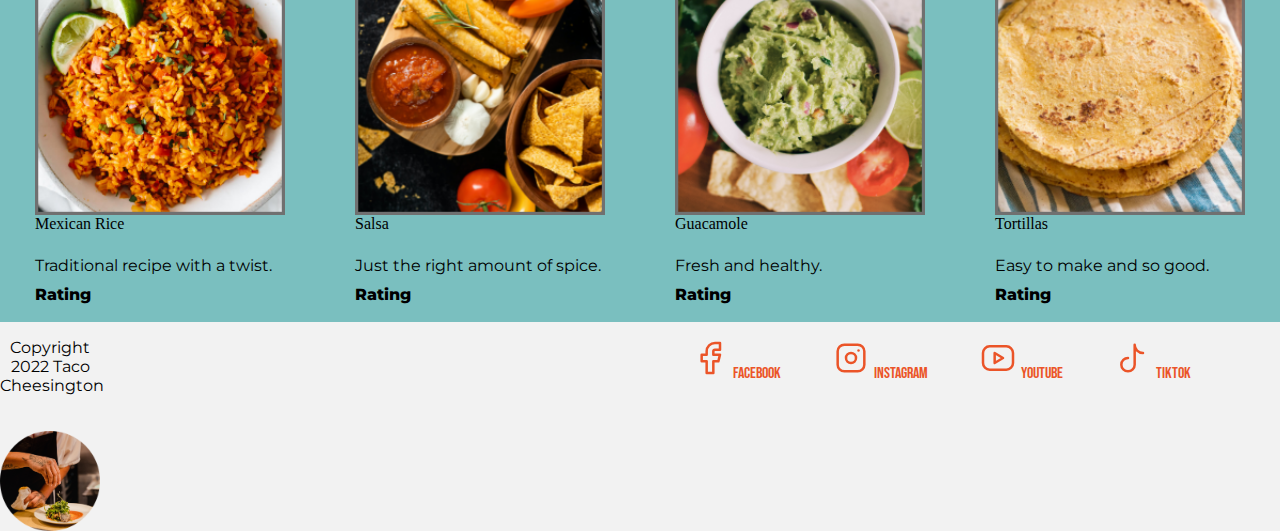
==== commit 2a043484: "semantic html" ====
--- a/index.html
+++ b/index.html
@@ -145,7 +145,7 @@
     </header>
     <main>
       <h1>Street Tacos</h1>
-      <section id="sTacos">
+      <div id="sTacos">
         <menu>
           <li>
             <svg
@@ -230,7 +230,7 @@
           src="images/street-tacos.png"
           alt="two street tacos being shown"
           id="tacos" />
-        <section id="first">
+        <div id="first">
           <p>
             Street tacos are delicious, amazing, and oh so mouthwatering! Bite
             into tender steak, zesty lime flavor with a hint of spice and add on
@@ -245,8 +245,8 @@
             avocados, Baja fish tacos, and ground beef tacos will not
             disappoint!!
           </p>
-        </section>
-      </section>
+        </div>
+      </div>
       <section id="details">
         <h2>Details</h2>
         <dl>
@@ -262,7 +262,7 @@
           <dd>6 Tacos</dd>
         </dl>
       </section>
-      <section id="ingredients">
+      <div id="ingredients">
         <ul>
           <li>Flank Steak</li>
           <li>Soy Sauce</li>
@@ -276,7 +276,7 @@
           <li>Pepper</li>
           <li>Corn Tortillas</li>
         </ul>
-      </section>
+      </div>
       <section id="directions">
         <h2>Directions</h2>
         <ol>
--- a/styles.css
+++ b/styles.css
@@ -57,7 +57,7 @@
 body {
   margin: 0 auto;
   width: 414px;
-  background-color: white;
+  background-color: #f2f2f2;
 }
 
 nav {
@@ -66,7 +66,7 @@
 }
 
 nav ul {
-  background-color: white;
+  background-color: #f2f2f2;
   list-style: none;
   overflow: hidden;
   height: 90px;
@@ -250,12 +250,30 @@
 }
 
 menu li a:hover {
-  color: white;
+  color: #f2f2f2;
   background-color: #eb5428;
 }
 
 #tacos {
   width: 414px;
+}
+
+#social ul {
+  display: flex;
+  grid-row: 1;
+  list-style: none;
+  padding: 0;
+  gap: 25px;
+}
+
+#social ul li a {
+  text-align: center;
+  color: #eb5428;
+}
+
+#social ul li a:hover {
+  color: #f2f2f2;
+  background-color: #eb5428;
 }
 
 footer {
@@ -263,6 +281,7 @@
   grid-template-rows: 90px 1fr 40px;
   row-gap: 20px;
   justify-content: center;
+  text-align: center;
 }
 
 footer img {
@@ -329,7 +348,7 @@
     position: absolute;
     grid-row: 1;
     z-index: 1;
-    background-color: white;
+    background-color: #f2f2f2;
     right: 120px;
   }
 
@@ -492,26 +511,71 @@
     margin: 0;
   }
 
+  #social {
+    grid-row: 1;
+    grid-column: 3;
+  }
+
+  #social ul {
+    gap: 50px;
+  }
+
   #sDishes {
     display: grid;
+    grid-column-start: 1;
+    grid-column-end: 5;
+    grid-row: 4;
+    grid-template-columns: 1fr 1fr 1fr 1fr;
+    grid-template-rows: 40px 1fr;
     height: 400px;
+  }
+
+  #sDishes h2 {
+    margin: auto;
+    grid-row: 1;
     grid-column-start: 1;
-    grid-template-columns: 1fr 1fr 1fr 1fr;
-    grid-template-rows: 30px 1fr;
-    grid-column-end: 5;
-  }
-
-  #sDishes h2 {
-    margin: 0;
-    grid-column-start: 1;
-    grid-row: 1;
     grid-column-end: 5;
   }
 
   #sDishes figure {
     margin: auto;
-    grid-template-areas: "img" "figcap" "desc" "rating";
-    grid-template-rows: 200px 30px 30px 30px;
-    grid-template-columns: 200px;
-  }
-}
+    width: fit-content;
+    grid-template-areas:
+      "img"
+      "figcap"
+      "desc"
+      "rating";
+    grid-template-columns: 250px;
+    grid-template-rows: 250px 35px 35px 35px;
+  }
+
+  #sDishes figure img {
+    width: 250px;
+    grid-area: img;
+  }
+
+  #sDishes figure figcaption {
+    grid-area: figcap;
+  }
+
+  #sDishes figure p {
+    grid-area: desc;
+  }
+
+  #sDishes figure dl {
+    grid-area: rating;
+  }
+
+  #sDishes figure dl dd {
+    display: inline;
+  }
+
+  #sDishes figure dl:after {
+    display: block;
+    content: "";
+  }
+
+  #sDishes figure dl dt {
+    display: inline-block;
+  }
+}
